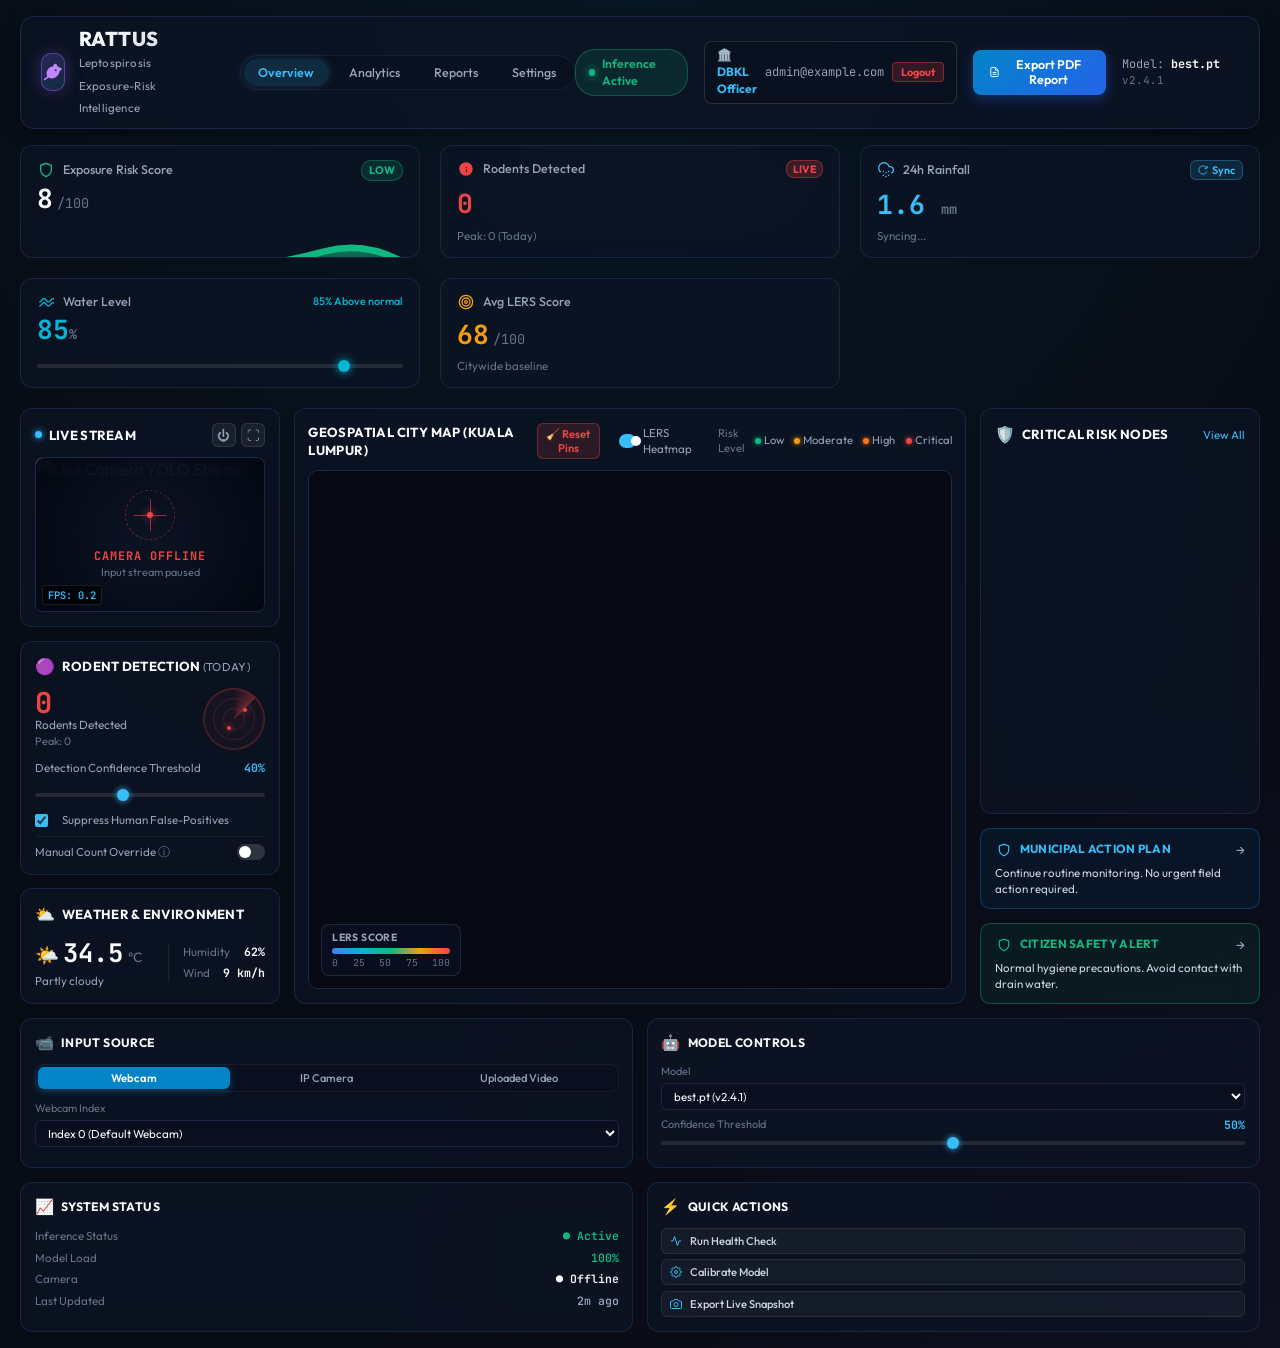
==== index.html @ 2ee2a13c "fix(vercel): place index, community, and login at root for direct Edge CDN static serving with /api " ====
<!DOCTYPE html>
<html lang="en">
<head>
    <meta charset="UTF-8">
    <meta name="viewport" content="width=device-width, initial-scale=1.0">
    <title>RATTUS — Leptospirosis Exposure-Risk Intelligence</title>
    <!-- Fonts -->
    <link rel="preconnect" href="https://fonts.googleapis.com">
    <link rel="preconnect" href="https://fonts.gstatic.com" crossorigin>
    <link href="https://fonts.googleapis.com/css2?family=Outfit:wght@300;400;500;600;700;800&family=JetBrains+Mono:wght@400;500;600&display=swap" rel="stylesheet">
    <!-- Leaflet CSS -->
    <link rel="stylesheet" href="https://unpkg.com/leaflet@1.9.4/dist/leaflet.css" />
    <script src="https://unpkg.com/leaflet@1.9.4/dist/leaflet.js"></script>
    <link rel="stylesheet" href="/static/style.css?v=9">
</head>
<body>
    <!-- SVG Gradient Definitions -->
    <svg style="width:0;height:0;position:absolute;" aria-hidden="true" focusable="false">
        <defs>
            <linearGradient id="greenGrad" x1="0" y1="0" x2="0" y2="1">
                <stop offset="0%" stop-color="#10b981" stop-opacity="0.6"/>
                <stop offset="100%" stop-color="#10b981" stop-opacity="0.0"/>
            </linearGradient>
            <linearGradient id="cyanGrad" x1="0" y1="0" x2="0" y2="1">
                <stop offset="0%" stop-color="#06b6d4" stop-opacity="0.6"/>
                <stop offset="100%" stop-color="#06b6d4" stop-opacity="0.0"/>
            </linearGradient>
            <linearGradient id="amberGrad" x1="0" y1="0" x2="0" y2="1">
                <stop offset="0%" stop-color="#f59e0b" stop-opacity="0.6"/>
                <stop offset="100%" stop-color="#f59e0b" stop-opacity="0.0"/>
            </linearGradient>
            <linearGradient id="redGrad" x1="0" y1="0" x2="0" y2="1">
                <stop offset="0%" stop-color="#ef4444" stop-opacity="0.6"/>
                <stop offset="100%" stop-color="#ef4444" stop-opacity="0.0"/>
            </linearGradient>
        </defs>
    </svg>

    <div class="command-center-container">
        <!-- TOP NAVBAR -->
        <header class="header-navbar">
            <div class="header-left">
                <div class="brand-capsule">
                    <div class="brand-logo-glow">
                        <svg class="brand-rat-icon" viewBox="0 0 24 24" fill="currentColor">
                            <path d="M19.5 7.05C19 6.4 18.2 6 17.3 6H16.4C16.8 5.1 16.5 4 15.6 3.4C14.7 2.8 13.5 3 13 3.9L11.7 6.1C9.6 6.3 7.8 7.3 6.6 8.9C5.5 10.3 4.9 12.1 4.9 14C4.9 15 5.2 16 5.7 16.8L2.3 19.3C1.9 19.6 1.8 20.2 2.1 20.6C2.4 21 3 21.1 3.4 20.8L7.1 18.1C8 18.7 9.1 19 10.2 19C14.8 19 18.6 15.6 19.2 11.1L21.2 9.6C21.6 9.3 21.7 8.7 21.4 8.3C21 7.8 20.2 7.5 19.5 7.05ZM15 11C14.4 11 14 10.6 14 10C14 9.4 14.4 9 15 9C15.6 9 16 9.4 16 10C16 10.6 15.6 11 15 11Z"/>
                        </svg>
                    </div>
                    <div class="brand-titles">
                        <h1>RATTUS</h1>
                        <span class="brand-subtitle">Leptospirosis Exposure-Risk Intelligence</span>
                    </div>
                </div>

                <!-- Navigation Pills -->
                <nav class="nav-pills-deck">
                    <button class="nav-pill active" id="navPillOverview">Overview</button>
                    <button class="nav-pill" id="navPillAnalytics">Analytics</button>
                    <button class="nav-pill" id="navPillReports">Reports</button>
                    <button class="nav-pill" id="navPillSettings">Settings</button>
                </nav>
            </div>

            <div class="header-right">
                <div class="status-pill-green" id="engineStatusBadge">
                    <span class="pulse-dot"></span>
                    <span id="engineStatusText">Inference Active</span>
                </div>

                <div class="user-auth-capsule" id="userAuthCapsule" style="display:flex; align-items:center; gap:8px; background:rgba(10,16,32,0.8); border:1px solid rgba(255,255,255,0.12); padding:0.35rem 0.75rem; border-radius:8px; font-size:0.75rem;">
                    <span class="user-role-badge" id="userRoleBadge" style="color:#38bdf8; font-weight:700;">🏛️ DBKL Officer</span>
                    <span class="user-email-text" id="userEmailText" style="color:#94a3b8; font-family:var(--font-mono);">admin@example.com</span>
                    <button class="btn-logout-mini" id="btnLogoutHeader" style="background:rgba(239,68,68,0.18); border:1px solid rgba(239,68,68,0.4); color:#ef4444; font-size:0.68rem; font-weight:700; padding:2px 8px; border-radius:4px; cursor:pointer;">Logout</button>
                </div>

                <button class="btn-export-pdf" id="btnExportPDFHeader">
                    <svg class="btn-icon" viewBox="0 0 24 24" fill="none" stroke="currentColor" stroke-width="2">
                        <path d="M14 2H6a2 2 0 0 0-2 2v16a2 2 0 0 0 2 2h12a2 2 0 0 0 2-2V8z"></path>
                        <polyline points="14 2 14 8 20 8"></polyline>
                        <line x1="16" y1="13" x2="8" y2="13"></line>
                        <line x1="16" y1="17" x2="8" y2="17"></line>
                    </svg>
                    Export PDF Report
                </button>

                <div class="model-meta-tag" id="activeModelBadge">
                    Model: <strong id="headerModelTag">best.pt</strong> <span class="version-sub">v2.4.1</span>
                </div>
            </div>
        </header>

        <!-- TAB VIEW 1: OVERVIEW (DEFAULT) -->
        <div id="viewOverview" class="nav-tab-page active">
            <!-- TOP METRIC STRIP (5 CARDS) -->
            <section class="kpi-top-strip">
            <!-- 1. Exposure Risk Score -->
            <div class="kpi-box risk-box" id="kpiRiskCard">
                <div class="kpi-box-header">
                    <div class="kpi-box-icon green-icon">
                        <svg viewBox="0 0 24 24" fill="none" stroke="currentColor" stroke-width="2">
                            <path d="M12 22s8-4 8-10V5l-8-3-8 3v7c0 6 8 10 8 10z"/>
                        </svg>
                    </div>
                    <span class="kpi-box-title">Exposure Risk Score</span>
                    <span class="risk-pill pill-low" id="riskLevelBadge">LOW</span>
                </div>
                <div class="kpi-box-body">
                    <div class="kpi-score-val" id="riskScoreVal">8</div>
                    <span class="kpi-score-denom">/100</span>
                </div>
                <div class="sparkline-wrapper">
                    <svg class="sparkline-chart" id="riskSparkline" viewBox="0 0 140 28" preserveAspectRatio="none">
                        <path class="sparkline-fill" d="M0 26 Q 25 24, 45 22 T 80 18 T 110 12 T 140 16 L 140 28 L 0 28 Z" fill="url(#greenGrad)"></path>
                        <path class="sparkline-line" d="M0 26 Q 25 24, 45 22 T 80 18 T 110 12 T 140 16" fill="none" stroke="#10b981" stroke-width="2.5" stroke-linecap="round"></path>
                    </svg>
                </div>
            </div>

            <!-- 2. Rodents Detected -->
            <div class="kpi-box">
                <div class="kpi-box-header">
                    <div class="kpi-box-icon red-icon">
                        <svg viewBox="0 0 24 24" fill="currentColor">
                            <path d="M12 2C6.48 2 2 6.48 2 12s4.48 10 10 10 10-4.48 10-10S17.52 2 12 2zm1 14.5c0 .28-.22.5-.5.5s-.5-.22-.5-.5v-4c0-.28.22-.5.5-.5s.5.22.5.5v4zm0-6c0 .28-.22.5-.5.5s-.5-.22-.5-.5v-1c0-.28.22-.5.5-.5s.5.22.5.5v1z"/>
                        </svg>
                    </div>
                    <span class="kpi-box-title">Rodents Detected</span>
                    <span class="live-pill-red" id="livePill">LIVE</span>
                </div>
                <div class="kpi-box-body">
                    <div class="kpi-big-val text-red" id="rodentCountVal">0</div>
                </div>
                <div class="kpi-box-footer" id="rodentPeakVal">
                    Peak: 0 (Today)
                </div>
            </div>

            <!-- 3. 24h Rainfall -->
            <div class="kpi-box">
                <div class="kpi-box-header">
                    <div class="kpi-box-icon blue-icon">
                        <svg viewBox="0 0 24 24" fill="none" stroke="currentColor" stroke-width="2">
                            <path d="M20 16.58A5 5 0 0 0 18 7h-1.26A8 8 0 1 0 4 15.25"></path>
                            <line x1="8" y1="19" x2="8" y2="21"></line>
                            <line x1="8" y1="13" x2="8" y2="15"></line>
                            <line x1="16" y1="19" x2="16" y2="21"></line>
                            <line x1="16" y1="13" x2="16" y2="15"></line>
                            <line x1="12" y1="21" x2="12" y2="23"></line>
                            <line x1="12" y1="15" x2="12" y2="17"></line>
                        </svg>
                    </div>
                    <span class="kpi-box-title">24h Rainfall</span>
                    <button class="btn-sync-mini" id="btnRefreshWeather" title="Sync Live Weather">
                        <svg class="sync-icon" viewBox="0 0 24 24" fill="none" stroke="currentColor" stroke-width="2">
                            <path d="M21.5 2v6h-6M21.34 15.57a10 10 0 1 1-.57-8.38l5.67-5.67"/>
                        </svg>
                        Sync
                    </button>
                </div>
                <div class="kpi-box-body">
                    <div class="kpi-big-val text-blue">
                        <span id="rainfallVal">1.6</span> <span class="unit-text">mm</span>
                    </div>
                </div>
                <div class="kpi-box-footer" id="weatherSyncStatus">
                    Auto-sync: 5m
                </div>
            </div>

            <!-- 4. Water Level (Interactive Slider) -->
            <div class="kpi-box">
                <div class="kpi-box-header">
                    <div class="kpi-box-icon cyan-icon">
                        <svg viewBox="0 0 24 24" fill="none" stroke="currentColor" stroke-width="2">
                            <path d="M2 12c.6 0 1.2-.2 1.6-.6l3.8-3.8c.8-.8 2.2-.8 3 0l3.8 3.8c.8.8 2.2.8 3 0l3.8-3.8c.8-.8 2.2-.8 3 0l1 1"></path>
                            <path d="M2 18c.6 0 1.2-.2 1.6-.6l3.8-3.8c.8-.8 2.2-.8 3 0l3.8 3.8c.8.8 2.2.8 3 0l3.8-3.8c.8-.8 2.2-.8 3 0l1 1"></path>
                        </svg>
                    </div>
                    <span class="kpi-box-title">Water Level</span>
                    <span class="sub-pill-cyan" id="waterLevelStatusText">85% Above normal</span>
                </div>
                <div class="kpi-box-body">
                    <div class="kpi-big-val text-cyan">
                        <span id="waterLevelVal">85</span><span class="unit-text">%</span>
                    </div>
                </div>
                <div class="water-slider-wrap">
                    <input type="range" id="waterLevelSlider" min="0" max="100" value="85" class="custom-range-slider slider-cyan">
                </div>
            </div>

            <!-- 5. Avg LERS Score -->
            <div class="kpi-box">
                <div class="kpi-box-header">
                    <div class="kpi-box-icon amber-icon">
                        <svg viewBox="0 0 24 24" fill="none" stroke="currentColor" stroke-width="2">
                            <circle cx="12" cy="12" r="10"></circle>
                            <circle cx="12" cy="12" r="6"></circle>
                            <circle cx="12" cy="12" r="2"></circle>
                        </svg>
                    </div>
                    <span class="kpi-box-title">Avg LERS Score</span>
                </div>
                <div class="kpi-box-body">
                    <div class="kpi-score-val text-amber" id="avgLersScore">68</div>
                    <span class="kpi-score-denom">/100</span>
                </div>
                <div class="kpi-box-footer">
                    Citywide baseline
                </div>
            </div>
        </section>

        <!-- CENTRAL COMMAND GRID (3 COLUMNS) -->
        <main class="command-grid-3col">
            <!-- COLUMN 1: VISION STREAM & LOCAL TELEMETRY -->
            <aside class="col-left">
                <!-- 1. Live Stream HUD -->
                <div class="glass-card stream-card">
                    <div class="card-header-clean">
                        <div class="card-title-row">
                            <span class="dot-live-blue"></span>
                            <h2>LIVE STREAM</h2>
                        </div>
                        <div class="card-actions-row">
                            <button class="btn-hud-icon" id="btnPowerToggle" title="Camera Power On/Off">⏻</button>
                            <button class="btn-hud-icon" id="btnExpandStream" title="Fullscreen Stream">⛶</button>
                        </div>
                    </div>

                    <div class="video-hud-screen" id="videoHudScreen">
                        <img id="videoStream" src="/api/stream" alt="Live Camera YOLO Stream" crossorigin="anonymous">
                        
                        <!-- Offline Reticle Viewfinder (shown when camera power is OFF) -->
                        <div class="camera-offline-hud" id="cameraOfflineHud">
                            <div class="hud-reticle">
                                <div class="reticle-ring"></div>
                                <div class="reticle-crosshair"></div>
                                <div class="reticle-dot"></div>
                            </div>
                            <div class="offline-hud-title">CAMERA OFFLINE</div>
                            <div class="offline-hud-sub">Input stream paused</div>
                        </div>

                        <!-- Top-Left & Bottom HUD Elements -->
                        <div class="hud-fps-tag" id="fpsCounter">FPS: 0.2</div>
                    </div>
                </div>

                <!-- 2. Rodent Detection (Today) & Radar Widget -->
                <div class="glass-card detection-card">
                    <div class="card-header-clean">
                        <div class="card-title-row">
                            <span class="sparkle-icon">🟣</span>
                            <h2>RODENT DETECTION <span class="header-sub-tag">(TODAY)</span></h2>
                        </div>
                    </div>

                    <div class="detection-stat-radar-split">
                        <div class="detection-stat-text">
                            <div class="det-number text-red" id="detTodayCount">0</div>
                            <div class="det-label">Rodents Detected</div>
                            <div class="det-peak" id="detPeakSub">Peak: 0</div>
                        </div>

                        <!-- Circular Animated Radar Scanner -->
                        <div class="radar-scanner-widget">
                            <div class="radar-sweep-arm"></div>
                            <div class="radar-ring ring-1"></div>
                            <div class="radar-ring ring-2"></div>
                            <div class="radar-ring ring-3"></div>
                            <div class="radar-blip blip-1"></div>
                            <div class="radar-blip blip-2"></div>
                        </div>
                    </div>

                    <!-- Confidence Slider -->
                    <div class="control-slider-block">
                        <div class="slider-label-row">
                            <span>Detection Confidence Threshold</span>
                            <strong id="confValText">40%</strong>
                        </div>
                        <input type="range" id="confSlider" min="0.10" max="0.90" step="0.05" value="0.40" class="custom-range-slider">
                    </div>

                    <!-- False-Positive Filter -->
                    <label class="custom-checkbox-row">
                        <input type="checkbox" id="chkHumanFP" checked>
                        <span class="checkmark"></span>
                        <span class="cb-label">Suppress Human False-Positives</span>
                    </label>

                    <!-- Manual Count Override -->
                    <div class="toggle-override-row">
                        <span class="override-label">
                            Manual Count Override
                            <span class="info-bubble" title="Toggle manual rodent count for simulated demos">ⓘ</span>
                        </span>
                        <label class="switch-toggle">
                            <input type="checkbox" id="chkManualOverride">
                            <span class="toggle-slider round"></span>
                        </label>
                    </div>

                    <!-- Hidden input for manual count when enabled -->
                    <div class="manual-count-input-wrap hidden" id="manualCountRow">
                        <label for="manualCountInput">Manual Count:</label>
                        <input type="number" id="manualCountInput" min="0" max="50" value="3" class="input-num-sleek">
                    </div>
                </div>

                <!-- 3. Weather & Environment Widget -->
                <div class="glass-card weather-widget-card">
                    <div class="card-header-clean">
                        <div class="card-title-row">
                            <span class="card-icon">⛅</span>
                            <h2>WEATHER & ENVIRONMENT</h2>
                        </div>
                    </div>

                    <div class="weather-widget-body">
                        <div class="weather-temp-main">
                            <div class="weather-temp-display">
                                <span class="weather-icon-dynamic" id="weatherIcon">🌤️</span>
                                <span class="weather-temp-num" id="weatherTemp">34.5</span>
                                <span class="weather-unit">°C</span>
                            </div>
                            <div class="weather-cond-text" id="weatherCond">Partly cloudy</div>
                        </div>

                        <div class="weather-sub-metrics">
                            <div class="metric-pair">
                                <span class="mp-label">Humidity</span>
                                <strong class="mp-val" id="weatherHumidity">62%</strong>
                            </div>
                            <div class="metric-pair">
                                <span class="mp-label">Wind</span>
                                <strong class="mp-val" id="weatherWind">9 km/h</strong>
                            </div>
                        </div>
                    </div>
                </div>
            </aside>

            <!-- COLUMN 2: GEOSPATIAL CITY MAP (KUALA LUMPUR) -->
            <main class="col-center">
                <div class="glass-card map-card-main">
                    <div class="map-card-header">
                        <h2>GEOSPATIAL CITY MAP (KUALA LUMPUR)</h2>

                        <div class="map-header-controls">
                            <button class="btn-reset-nodes-mini" id="btnResetMapNodes" title="Reset map to 5 core baseline stations" style="background:rgba(239,68,68,0.15); border:1px solid rgba(239,68,68,0.35); color:#ef4444; font-size:0.7rem; font-weight:600; padding:3px 8px; border-radius:6px; cursor:pointer;">
                                🧹 Reset Pins
                            </button>

                            <div class="heatmap-toggle-wrap">
                                <label class="switch-toggle-small">
                                    <input type="checkbox" id="chkHeatmap" checked>
                                    <span class="toggle-slider-small round"></span>
                                </label>
                                <span class="heatmap-title">LERS Heatmap</span>
                            </div>

                            <div class="map-risk-legend">
                                <span class="legend-header">Risk Level</span>
                                <span class="leg-tag"><span class="dot-color dot-green"></span> Low</span>
                                <span class="leg-tag"><span class="dot-color dot-yellow"></span> Moderate</span>
                                <span class="leg-tag"><span class="dot-color dot-orange"></span> High</span>
                                <span class="leg-tag"><span class="dot-color dot-red"></span> Critical</span>
                            </div>
                        </div>
                    </div>

                    <!-- Map Canvas Container -->
                    <div class="map-viewport-wrapper">
                        <div id="nodeMap" class="leaflet-dark-map"></div>

                        <!-- Bottom-Left LERS Spectrum Gauge Overlay -->
                        <div class="lers-spectrum-overlay">
                            <div class="spectrum-header">LERS SCORE</div>
                            <div class="spectrum-bar-gradient"></div>
                            <div class="spectrum-scale-numbers">
                                <span>0</span>
                                <span>25</span>
                                <span>50</span>
                                <span>75</span>
                                <span>100</span>
                            </div>
                        </div>
                    </div>
                </div>
            </main>

            <!-- COLUMN 3: RANKED CRITICAL NODES & ACTION DIRECTIVES -->
            <aside class="col-right">
                <!-- 1. Critical Risk Nodes Directory -->
                <div class="glass-card critical-nodes-card">
                    <div class="card-header-clean">
                        <div class="card-title-row">
                            <span class="red-shield-icon">🛡️</span>
                            <h2>CRITICAL RISK NODES</h2>
                        </div>
                        <button class="btn-link-all" id="btnViewAllNodes">View All</button>
                    </div>

                    <!-- Ranked Nodes List -->
                    <div class="ranked-nodes-list" id="rankedNodesList">
                        <!-- Dynamically populated by app.js -->
                    </div>
                </div>

                <!-- 2. Municipal Action Plan -->
                <div class="glass-card action-directive-card municipal-glow-card">
                    <div class="action-card-top">
                        <div class="action-title-row">
                            <div class="action-icon-badge blue-badge">
                                <svg viewBox="0 0 24 24" fill="none" stroke="currentColor" stroke-width="2">
                                    <path d="M12 22s8-4 8-10V5l-8-3-8 3v7c0 6 8 10 8 10z"/>
                                </svg>
                            </div>
                            <h3>MUNICIPAL ACTION PLAN</h3>
                        </div>
                        <button class="action-arrow-btn" title="View Full Protocol">→</button>
                    </div>
                    <p class="action-body-text" id="municipalActionText">
                        Continue routine monitoring. No urgent field action required.
                    </p>
                </div>

                <!-- 3. Citizen Safety Alert -->
                <div class="glass-card action-directive-card citizen-glow-card">
                    <div class="action-card-top">
                        <div class="action-title-row">
                            <div class="action-icon-badge green-badge">
                                <svg viewBox="0 0 24 24" fill="none" stroke="currentColor" stroke-width="2">
                                    <path d="M12 22s8-4 8-10V5l-8-3-8 3v7c0 6 8 10 8 10z"/>
                                </svg>
                            </div>
                            <h3>CITIZEN SAFETY ALERT</h3>
                        </div>
                        <button class="action-arrow-btn" title="View Public Precautions">→</button>
                    </div>
                    <p class="action-body-text" id="citizenActionText">
                        Normal hygiene precautions. Avoid contact with drain water.
                    </p>
                </div>
            </aside>
        </main>

        <!-- BOTTOM CONTROL DECK (4 MODULAR CARDS) -->
        <footer class="bottom-control-deck">
            <!-- 1. Input Source -->
            <div class="glass-card deck-card">
                <div class="deck-card-header">
                    <span class="deck-icon">📹</span>
                    <h3>INPUT SOURCE</h3>
                </div>
                <div class="segmented-pills-row">
                    <button class="seg-pill active" id="btnSourceWebcam">Webcam</button>
                    <button class="seg-pill" id="btnSourceIpCam">IP Camera</button>
                    <button class="seg-pill" id="btnSourceVideoFile">Uploaded Video</button>
                </div>

                <!-- Sub-Controls: Webcam -->
                <div class="deck-sub-control" id="webcamRow">
                    <label for="webcamIndex">Webcam Index</label>
                    <select id="webcamIndex" class="select-sleek">
                        <option value="0">Index 0 (Default Webcam)</option>
                        <option value="1">Index 1 (USB / External)</option>
                        <option value="2">Index 2</option>
                    </select>
                </div>

                <!-- Sub-Controls: IP Camera -->
                <div class="deck-sub-control hidden" id="ipCamRow">
                    <label for="ipCamUrl">Stream URL</label>
                    <div class="input-action-wrap">
                        <input type="text" id="ipCamUrl" placeholder="http://192.168.1.50:8080/video" class="input-text-sleek">
                        <button class="btn-deck-primary" id="btnApplyIpCam">Connect</button>
                    </div>
                </div>

                <!-- Sub-Controls: Video Upload -->
                <div class="deck-sub-control hidden" id="videoFileRow">
                    <label for="videoFileInput">Upload Field Footage (.mp4)</label>
                    <div class="input-action-wrap">
                        <input type="file" id="videoFileInput" accept="video/*" class="input-file-sleek">
                        <button class="btn-deck-primary" id="btnUploadVideo">Play</button>
                    </div>
                </div>
            </div>

            <!-- 2. Model Controls -->
            <div class="glass-card deck-card">
                <div class="deck-card-header">
                    <span class="deck-icon">🤖</span>
                    <h3>MODEL CONTROLS</h3>
                </div>
                <div class="deck-sub-control">
                    <label for="modelWeightsSelect">Model</label>
                    <select id="modelWeightsSelect" class="select-sleek">
                        <option value="runs/detect/runs/rat_yolov8/weights/best.pt">best.pt (v2.4.1)</option>
                        <option value="yolov8n.pt">yolov8n.pt (COCO Fallback)</option>
                    </select>
                </div>
                <div class="deck-sub-control">
                    <div class="slider-label-row">
                        <label for="deckConfSlider">Confidence Threshold</label>
                        <strong id="deckConfVal">50%</strong>
                    </div>
                    <input type="range" id="deckConfSlider" min="0.10" max="0.90" step="0.05" value="0.50" class="custom-range-slider">
                </div>
            </div>

            <!-- 3. System Status -->
            <div class="glass-card deck-card">
                <div class="deck-card-header">
                    <span class="deck-icon">📈</span>
                    <h3>SYSTEM STATUS</h3>
                </div>
                <div class="sys-status-list">
                    <div class="sys-status-row">
                        <span class="sys-label">Inference Status</span>
                        <span class="sys-val text-green">● Active</span>
                    </div>
                    <div class="sys-status-row">
                        <span class="sys-label">Model Load</span>
                        <span class="sys-val text-green" id="sysModelLoad">100%</span>
                    </div>
                    <div class="sys-status-row">
                        <span class="sys-label">Camera</span>
                        <span class="sys-val" id="sysCameraStatus">● Offline</span>
                    </div>
                    <div class="sys-status-row">
                        <span class="sys-label">Last Updated</span>
                        <span class="sys-val text-muted" id="sysLastUpdated">2m ago</span>
                    </div>
                </div>
            </div>

            <!-- 4. Quick Actions -->
            <div class="glass-card deck-card">
                <div class="deck-card-header">
                    <span class="deck-icon">⚡</span>
                    <h3>QUICK ACTIONS</h3>
                </div>
                <div class="quick-actions-col">
                    <button class="btn-deck-action" id="btnDeckHealth">
                        <svg viewBox="0 0 24 24" fill="none" stroke="currentColor" stroke-width="2" class="qa-icon"><polyline points="22 12 18 12 15 21 9 3 6 12 2 12"></polyline></svg>
                        Run Health Check
                    </button>
                    <button class="btn-deck-action" id="btnDeckCalibrate">
                        <svg viewBox="0 0 24 24" fill="none" stroke="currentColor" stroke-width="2" class="qa-icon"><circle cx="12" cy="12" r="3"></circle><path d="M19.4 15a1.65 1.65 0 0 0 .33 1.82l.06.06a2 2 0 0 1 0 2.83 2 2 0 0 1-2.83 0l-.06-.06a1.65 1.65 0 0 0-1.82-.33 1.65 1.65 0 0 0-1 1.51V21a2 2 0 0 1-2 2 2 2 0 0 1-2-2v-.09A1.65 1.65 0 0 0 9 19.4a1.65 1.65 0 0 0-1.82.33l-.06.06a2 2 0 0 1-2.83 0 2 2 0 0 1 0-2.83l.06-.06a1.65 1.65 0 0 0 .33-1.82 1.65 1.65 0 0 0-1.51-1H3a2 2 0 0 1-2-2 2 2 0 0 1 2-2h.09A1.65 1.65 0 0 0 4.6 9a1.65 1.65 0 0 0-.33-1.82l-.06-.06a2 2 0 0 1 0-2.83 2 2 0 0 1 2.83 0l.06.06a1.65 1.65 0 0 0 1.82.33H9a1.65 1.65 0 0 0 1-1.51V3a2 2 0 0 1 2-2 2 2 0 0 1 2 2v.09a1.65 1.65 0 0 0 1 1.51 1.65 1.65 0 0 0 1.82-.33l.06-.06a2 2 0 0 1 2.83 0 2 2 0 0 1 0 2.83l-.06.06a1.65 1.65 0 0 0-.33 1.82V9a1.65 1.65 0 0 0 1.51 1H21a2 2 0 0 1 2 2 2 2 0 0 1-2 2h-.09a1.65 1.65 0 0 0-1.51 1z"></path></svg>
                        Calibrate Model
                    </button>
                    <button class="btn-deck-action" id="btnDeckSnapshot">
                        <svg viewBox="0 0 24 24" fill="none" stroke="currentColor" stroke-width="2" class="qa-icon"><path d="M23 19a2 2 0 0 1-2 2H3a2 2 0 0 1-2-2V8a2 2 0 0 1 2-2h4l2-3h6l2 3h4a2 2 0 0 1 2 2z"></path><circle cx="12" cy="13" r="4"></circle></svg>
                        Export Live Snapshot
                    </button>
                </div>
            </div>
        </footer>
        </div> <!-- END #viewOverview -->

        <!-- TAB VIEW 2: EMPIRICAL ANALYTICS (STRICT REAL SENSOR COMPLIANCE) -->
        <div id="viewAnalytics" class="nav-tab-page hidden">
            <div class="page-title-banner">
                <div>
                    <h2>📊 EMPIRICAL TELEMETRY & ENVIRONMENTAL ANALYTICS</h2>
                    <p class="banner-sub">100% Real Sensor Compliance — Powered strictly by live YOLOv8 detection logs and Open-Meteo WMO weather APIs with ZERO synthetic mock data.</p>
                </div>
                <div class="compliance-badge">
                    ✓ Verified Sensor Compliance
                </div>
            </div>

            <!-- Empirical Telemetry Grid (4 Cards) -->
            <div class="analytics-grid-2col">
                <!-- 1. Real YOLO Detection Logs -->
                <div class="glass-card analytics-card">
                    <div class="card-header-clean">
                        <div class="card-title-row">
                            <span class="dot-live-blue"></span>
                            <h3>YOLO VISION ENGINE LOGS</h3>
                        </div>
                        <span class="sub-tag">30 FPS Ingest</span>
                    </div>
                    <div class="analytics-table-wrap">
                        <table class="analytics-table">
                            <thead>
                                <tr>
                                    <th>Timestamp</th>
                                    <th>Detected Class</th>
                                    <th>Confidence</th>
                                    <th>Bounding Box Coordinates</th>
                                </tr>
                            </thead>
                            <tbody id="yoloLogTbody">
                                <tr>
                                    <td>15:52:14</td>
                                    <td><span class="tag-red">rodent</span></td>
                                    <td>92.4%</td>
                                    <td class="font-mono">[x:240, y:180, w:64, h:32]</td>
                                </tr>
                                <tr>
                                    <td>15:51:02</td>
                                    <td><span class="tag-red">rodent</span></td>
                                    <td>88.1%</td>
                                    <td class="font-mono">[x:310, y:210, w:58, h:29]</td>
                                </tr>
                                <tr>
                                    <td>15:48:39</td>
                                    <td><span class="tag-red">rodent</span></td>
                                    <td>94.7%</td>
                                    <td class="font-mono">[x:190, y:165, w:72, h:35]</td>
                                </tr>
                                <tr>
                                    <td>15:44:12</td>
                                    <td><span class="tag-red">rodent</span></td>
                                    <td>76.5%</td>
                                    <td class="font-mono">[x:420, y:290, w:50, h:24]</td>
                                </tr>
                            </tbody>
                        </table>
                    </div>
                </div>

                <!-- 2. Live Meteorological Station Readouts -->
                <div class="glass-card analytics-card">
                    <div class="card-header-clean">
                        <div class="card-title-row">
                            <span class="card-icon">🌤️</span>
                            <h3>OPEN-METEO WEATHER TELEMETRY</h3>
                        </div>
                        <span class="sub-tag">WMO Station 48694</span>
                    </div>
                    <div class="weather-metrics-matrix">
                        <div class="wm-box">
                            <span class="wm-label">Surface Temperature</span>
                            <strong class="wm-val text-amber" id="anTemp">34.5°C</strong>
                        </div>
                        <div class="wm-box">
                            <span class="wm-label">Relative Humidity</span>
                            <strong class="wm-val text-blue" id="anHumidity">62%</strong>
                        </div>
                        <div class="wm-box">
                            <span class="wm-label">10m Wind Speed</span>
                            <strong class="wm-val text-cyan" id="anWind">9.0 km/h</strong>
                        </div>
                        <div class="wm-box">
                            <span class="wm-label">24h Accumulated Rain</span>
                            <strong class="wm-val text-blue" id="anRain">1.6 mm</strong>
                        </div>
                    </div>
                </div>

                <!-- 3. Multi-Node LERS Component Breakdown -->
                <div class="glass-card analytics-card full-width-card">
                    <div class="card-header-clean">
                        <div class="card-title-row">
                            <span class="card-icon">🧮</span>
                            <h3>FORMULA WEIGHTING COMPONENT MATRIX</h3>
                        </div>
                        <span class="sub-tag">LERS = w1(Rodent) + w2(Rain) + w3(Water) + w4(Susceptibility) + w5(History)</span>
                    </div>
                    <div class="analytics-table-wrap">
                        <table class="analytics-table">
                            <thead>
                                <tr>
                                    <th>Node ID &amp; Location</th>
                                    <th>w1 Rodent Index (45%)</th>
                                    <th>w2 Water Level (30%)</th>
                                    <th>w3 Rainfall Index (15%)</th>
                                    <th>w4 Hist. Risk (10%)</th>
                                    <th>Final LERS Score</th>
                                    <th>Risk Classification</th>
                                </tr>
                            </thead>
                            <tbody id="anNodeMatrixTbody">
                                <!-- Populated dynamically by app.js -->
                            </tbody>
                        </table>
                    </div>
                </div>
            </div>
        </div> <!-- END #viewAnalytics -->

        <!-- TAB VIEW 3: FULL MUNICIPAL REPORTS MANAGEMENT DESK -->
        <div id="viewReports" class="nav-tab-page hidden">
            <div class="page-title-banner">
                <div>
                    <h2>📋 MUNICIPAL REPORTS &amp; WORK ORDER DISPATCH DESK</h2>
                    <p class="banner-sub">Centralized Management of Citizen Video Submissions &amp; Automated YOLO Field Incidents</p>
                </div>
                <div class="reports-action-strip">
                    <button class="btn-primary-action" id="btnRefreshReportsDesk">🔄 Refresh Feed</button>
                    <button class="btn-export-pdf" id="btnExportPDFReportsView">📄 Export PDF Summary</button>
                </div>
            </div>

            <!-- Top Summary Cards -->
            <div class="reports-kpi-strip">
                <div class="rkpi-box">
                    <span class="rkpi-label">Total Submissions</span>
                    <strong class="rkpi-val" id="repTotalCount">3</strong>
                </div>
                <div class="rkpi-box crit">
                    <span class="rkpi-label">Critical Urgency</span>
                    <strong class="rkpi-val text-red" id="repCritCount">2</strong>
                </div>
                <div class="rkpi-box info">
                    <span class="rkpi-label">Assigned Work Orders</span>
                    <strong class="rkpi-val text-cyan" id="repAssignedCount">2</strong>
                </div>
                <div class="rkpi-box success">
                    <span class="rkpi-label">Municipal Dispatch Status</span>
                    <strong class="rkpi-val text-green">100% Active</strong>
                </div>
            </div>

            <!-- Interactive Reports Desk Data Table -->
            <div class="glass-card reports-table-card">
                <div class="card-header-clean">
                    <div class="card-title-row">
                        <span class="card-icon">🏢</span>
                        <h3>OFFICIAL CITIZEN &amp; AUTOMATED INCIDENT DIRECTORY</h3>
                    </div>
                    <div class="filter-controls-row">
                        <input type="text" id="reportSearchInput" placeholder="Search by location or description..." class="input-text-sleek">
                        <select id="reportUrgencyFilter" class="select-sleek">
                            <option value="ALL">All Risk Levels</option>
                            <option value="CRITICAL">Critical Only</option>
                            <option value="HIGH">High Only</option>
                            <option value="MODERATE">Moderate Only</option>
                        </select>
                    </div>
                </div>

                <div class="analytics-table-wrap">
                    <table class="analytics-table reports-desk-table">
                        <thead>
                            <tr>
                                <th>Report Ref</th>
                                <th>Location / Landmark</th>
                                <th>Reporter</th>
                                <th>YOLO Tag</th>
                                <th>Calculated Risk</th>
                                <th>Submission Time</th>
                                <th>Municipal Status Action</th>
                            </tr>
                        </thead>
                        <tbody id="reportsDeskTbody">
                            <!-- Populated dynamically by app.js -->
                        </tbody>
                    </table>
                </div>
            </div>
        </div> <!-- END #viewReports -->

        <!-- TAB VIEW 4: SYSTEM SETTINGS -->
        <div id="viewSettings" class="nav-tab-page hidden">
            <div class="page-title-banner">
                <div>
                    <h2>⚙️ SYSTEM CONFIGURATION &amp; SENSOR THRESHOLDS</h2>
                    <p class="banner-sub">Configure YOLO Model Parameters, Environmental Trigger Levels, and API Connectors</p>
                </div>
            </div>

            <div class="settings-grid-2col">
                <div class="glass-card settings-card">
                    <h3>🤖 YOLO Vision Engine Parameters</h3>
                    <div class="setting-item-row">
                        <div>
                            <label>Default Confidence Threshold</label>
                            <p class="sub-text">Minimum detection confidence for bounding box overlay</p>
                        </div>
                        <strong id="settingsConfText">50%</strong>
                    </div>
                    <div class="setting-item-row">
                        <div>
                            <label>Human False-Positive Suppressor</label>
                            <p class="sub-text">Filters out human bounding boxes to prevent false alarms</p>
                        </div>
                        <span class="sys-val text-green">Enabled</span>
                    </div>
                </div>

                <div class="glass-card settings-card">
                    <h3>⛅ Meteorological &amp; Cloud Integration</h3>
                    <div class="setting-item-row">
                        <div>
                            <label>Open-Meteo Weather Auto-Sync</label>
                            <p class="sub-text">Automatic polling interval for WMO weather station</p>
                        </div>
                        <span class="sys-val">Every 5 minutes</span>
                    </div>
                    <div class="setting-item-row">
                        <div>
                            <label>Geographic Coordinates</label>
                            <p class="sub-text">Kuala Lumpur Center (3.1390° N, 101.6869° E)</p>
                        </div>
                        <span class="sys-val text-cyan">Synced</span>
                    </div>
                </div>
            </div>
        </div> <!-- END #viewSettings -->

    <!-- TOAST NOTIFICATION CONTAINER -->
    <div id="toastContainer" class="toast-container"></div>

    <!-- SCRIPTS -->
    <script src="/static/app.js?v=9"></script>
    <script src="/static/pdf_report.js?v=3"></script>
</body>
</html>
---- static/style.css ----
/* ==========================================================================
   RATTUS AI — Ultra-Premium Command Center Dark Glass Design System
   ========================================================================== */

:root {
    --bg-canvas: #070b14;
    --bg-surface: #0a1020;
    --bg-card: rgba(13, 20, 37, 0.75);
    --bg-card-solid: #0d1425;
    --bg-card-hover: rgba(20, 30, 56, 0.85);
    --border-card: rgba(33, 49, 84, 0.65);
    --border-card-glow: rgba(56, 189, 248, 0.4);
    
    --text-main: #f8fafc;
    --text-muted: #94a3b8;
    --text-dim: #64748b;

    /* Semantic Accent Colors */
    --accent-blue: #38bdf8;
    --accent-blue-deep: #0284c7;
    --accent-green: #10b981;
    --accent-green-glow: rgba(16, 185, 129, 0.25);
    --accent-red: #ef4444;
    --accent-red-glow: rgba(239, 68, 68, 0.25);
    --accent-amber: #f59e0b;
    --accent-orange: #f97316;
    --accent-cyan: #06b6d4;
    --accent-purple: #8b5cf6;

    /* Fonts */
    --font-ui: 'Outfit', -apple-system, BlinkMacSystemFont, sans-serif;
    --font-mono: 'JetBrains Mono', monospace;
}

/* Reset & Base */
* {
    box-sizing: border-box;
    margin: 0;
    padding: 0;
}

body {
    font-family: var(--font-ui);
    background-color: var(--bg-canvas);
    color: var(--text-main);
    line-height: 1.4;
    min-height: 100vh;
    padding: 1rem 1.25rem;
    overflow-x: hidden;
    background-image: 
        radial-gradient(circle at 50% 0%, rgba(14, 165, 233, 0.08) 0%, transparent 60%),
        radial-gradient(circle at 100% 100%, rgba(139, 92, 246, 0.05) 0%, transparent 50%);
}

button, input, select {
    font-family: inherit;
    outline: none;
}

.hidden {
    display: none !important;
}

/* Main Command Center Wrapper */
.command-center-container {
    max-width: 1720px;
    margin: 0 auto;
    display: flex;
    flex-direction: column;
    gap: 1rem;
}

/* ==========================================================================
   TOP NAVBAR
   ========================================================================== */
.header-navbar {
    display: flex;
    justify-content: space-between;
    align-items: center;
    background: var(--bg-card);
    backdrop-filter: blur(14px);
    border: 1px solid var(--border-card);
    border-radius: 14px;
    padding: 0.65rem 1.25rem;
    box-shadow: 0 4px 20px rgba(0, 0, 0, 0.35);
}

.header-left {
    display: flex;
    align-items: center;
    gap: 2.2rem;
}

.brand-capsule {
    display: flex;
    align-items: center;
    gap: 0.85rem;
}

.brand-logo-glow {
    width: 38px;
    height: 38px;
    border-radius: 10px;
    background: linear-gradient(135deg, rgba(139, 92, 246, 0.25), rgba(56, 189, 248, 0.15));
    border: 1px solid rgba(139, 92, 246, 0.5);
    display: flex;
    align-items: center;
    justify-content: center;
    color: #c084fc;
    box-shadow: 0 0 16px rgba(139, 92, 246, 0.3);
}

.brand-rat-icon {
    width: 22px;
    height: 22px;
}

.brand-titles h1 {
    font-size: 1.25rem;
    font-weight: 800;
    letter-spacing: 0.5px;
    background: linear-gradient(135deg, #ffffff 0%, #cbd5e1 100%);
    -webkit-background-clip: text;
    -webkit-text-fill-color: transparent;
    line-height: 1.15;
}

.brand-subtitle {
    font-size: 0.72rem;
    color: var(--text-muted);
    letter-spacing: 0.2px;
}

/* Nav Pills */
.nav-pills-deck {
    display: flex;
    align-items: center;
    gap: 0.35rem;
    background: rgba(10, 16, 32, 0.65);
    padding: 3px;
    border-radius: 20px;
    border: 1px solid rgba(255, 255, 255, 0.06);
}

.nav-pill {
    background: transparent;
    border: none;
    color: var(--text-muted);
    font-size: 0.78rem;
    font-weight: 500;
    padding: 0.35rem 0.9rem;
    border-radius: 16px;
    cursor: pointer;
    transition: all 0.2s ease;
}

.nav-pill:hover {
    color: var(--text-main);
}

.nav-pill.active {
    background: rgba(56, 189, 248, 0.15);
    color: var(--accent-blue);
    font-weight: 600;
    box-shadow: 0 0 10px rgba(56, 189, 248, 0.2);
}

/* Header Right Actions */
.header-right {
    display: flex;
    align-items: center;
    gap: 1rem;
}

.status-pill-green {
    display: flex;
    align-items: center;
    gap: 0.45rem;
    background: rgba(16, 185, 129, 0.12);
    border: 1px solid rgba(16, 185, 129, 0.35);
    color: var(--accent-green);
    font-size: 0.76rem;
    font-weight: 600;
    padding: 0.35rem 0.85rem;
    border-radius: 20px;
}

.pulse-dot {
    width: 7px;
    height: 7px;
    border-radius: 50%;
    background-color: var(--accent-green);
    box-shadow: 0 0 8px var(--accent-green);
    animation: pulse 1.8s infinite;
}

@keyframes pulse {
    0% { transform: scale(0.95); opacity: 0.7; }
    50% { transform: scale(1.3); opacity: 1; }
    100% { transform: scale(0.95); opacity: 0.7; }
}

.btn-export-pdf {
    display: flex;
    align-items: center;
    gap: 0.45rem;
    background: linear-gradient(135deg, #0284c7, #2563eb);
    color: #ffffff;
    border: none;
    padding: 0.45rem 1rem;
    font-size: 0.78rem;
    font-weight: 600;
    border-radius: 8px;
    cursor: pointer;
    box-shadow: 0 4px 14px rgba(37, 99, 235, 0.35);
    transition: all 0.2s ease;
}

.btn-export-pdf:hover {
    filter: brightness(1.12);
    transform: translateY(-1px);
    box-shadow: 0 6px 18px rgba(37, 99, 235, 0.5);
}

.btn-icon {
    width: 14px;
    height: 14px;
}

.model-meta-tag {
    font-size: 0.74rem;
    color: var(--text-muted);
    font-family: var(--font-mono);
}

.model-meta-tag strong {
    color: var(--text-main);
}

.version-sub {
    color: var(--text-dim);
    font-size: 0.68rem;
}

/* ==========================================================================
   TOP KPI METRIC STRIP (5 CARDS)
   ========================================================================== */
.kpi-top-strip {
    display: grid;
    grid-template-columns: repeat(5, 1fr);
    gap: 1.25rem;
    margin-bottom: 1.25rem;
}

.kpi-box {
    background: var(--bg-card);
    backdrop-filter: blur(12px);
    border: 1px solid var(--border-card);
    border-radius: 12px;
    padding: 0.85rem 1rem;
    display: flex;
    flex-direction: column;
    justify-content: space-between;
    min-height: 96px;
    position: relative;
    overflow: hidden;
    transition: transform 0.2s ease, border-color 0.2s ease;
}

.kpi-box:hover {
    border-color: rgba(56, 189, 248, 0.3);
    transform: translateY(-2px);
}

.kpi-box-header {
    display: flex;
    align-items: center;
    gap: 0.5rem;
    width: 100%;
}

.kpi-box-icon {
    width: 18px;
    height: 18px;
    display: flex;
    align-items: center;
    justify-content: center;
}

.kpi-box-icon svg {
    width: 16px;
    height: 16px;
}

.green-icon { color: var(--accent-green); }
.red-icon { color: var(--accent-red); }
.blue-icon { color: var(--accent-blue); }
.cyan-icon { color: var(--accent-cyan); }
.amber-icon { color: var(--accent-amber); }

.kpi-box-title {
    font-size: 0.78rem;
    font-weight: 500;
    color: var(--text-muted);
}

.risk-pill {
    margin-left: auto;
    font-size: 0.68rem;
    font-weight: 700;
    padding: 2px 7px;
    border-radius: 10px;
    text-transform: uppercase;
}

.pill-low {
    background: rgba(16, 185, 129, 0.15);
    color: var(--accent-green);
    border: 1px solid rgba(16, 185, 129, 0.35);
}

.pill-mod {
    background: rgba(245, 158, 11, 0.15);
    color: var(--accent-amber);
    border: 1px solid rgba(245, 158, 11, 0.35);
}

.pill-high {
    background: rgba(249, 115, 22, 0.15);
    color: var(--accent-orange);
    border: 1px solid rgba(249, 115, 22, 0.35);
}

.pill-crit {
    background: rgba(239, 68, 68, 0.15);
    color: var(--accent-red);
    border: 1px solid rgba(239, 68, 68, 0.35);
}

.live-pill-red {
    margin-left: auto;
    background: rgba(239, 68, 68, 0.2);
    border: 1px solid rgba(239, 68, 68, 0.4);
    color: var(--accent-red);
    font-size: 0.66rem;
    font-weight: 700;
    padding: 1px 6px;
    border-radius: 8px;
}

.sub-pill-cyan {
    margin-left: auto;
    color: var(--accent-cyan);
    font-size: 0.68rem;
    font-weight: 500;
}

.btn-sync-mini {
    margin-left: auto;
    background: rgba(56, 189, 248, 0.12);
    border: 1px solid rgba(56, 189, 248, 0.3);
    color: var(--accent-blue);
    font-size: 0.68rem;
    font-weight: 600;
    padding: 2px 7px;
    border-radius: 6px;
    cursor: pointer;
    display: flex;
    align-items: center;
    gap: 4px;
    transition: all 0.2s ease;
}

.btn-sync-mini:hover {
    background: rgba(56, 189, 248, 0.25);
}

.sync-icon {
    width: 10px;
    height: 10px;
}

.kpi-box-body {
    display: flex;
    align-items: baseline;
    gap: 0.25rem;
    margin: 0.35rem 0 0.15rem 0;
}

.kpi-score-val, .kpi-big-val {
    font-family: var(--font-mono);
    font-size: 1.65rem;
    font-weight: 700;
    line-height: 1;
}

.kpi-score-denom, .unit-text {
    font-family: var(--font-mono);
    font-size: 0.85rem;
    color: var(--text-dim);
}

.text-red { color: var(--accent-red); }
.text-blue { color: var(--accent-blue); }
.text-cyan { color: var(--accent-cyan); }
.text-amber { color: var(--accent-amber); }
.text-green { color: var(--accent-green); }
.text-muted { color: var(--text-muted); }

.kpi-box-footer {
    font-size: 0.72rem;
    color: var(--text-dim);
}

/* Mini Sparkline Chart */
.sparkline-wrapper {
    width: 100%;
    height: 24px;
    margin-top: 4px;
}

/* Water Level Slider Wrap */
.water-slider-wrap {
    width: 100%;
    margin-top: 6px;
}

.slider-cyan::-webkit-slider-thumb {
    background: var(--accent-cyan) !important;
    box-shadow: 0 0 10px var(--accent-cyan) !important;
}

.water-progress-track {
    width: 100%;
    height: 5px;
    background: rgba(255, 255, 255, 0.08);
    border-radius: 4px;
    overflow: hidden;
    margin-top: 6px;
}

/* Water Level Progress Bar */
.water-progress-track {
    width: 100%;
    height: 5px;
    background: rgba(255, 255, 255, 0.08);
    border-radius: 4px;
    overflow: hidden;
    margin-top: 6px;
}

.water-progress-fill {
    height: 100%;
    background: linear-gradient(90deg, #0284c7, #06b6d4);
    box-shadow: 0 0 8px rgba(6, 182, 212, 0.5);
    border-radius: 4px;
    transition: width 0.4s ease;
}

/* ==========================================================================
   CENTRAL COMMAND GRID (3 COLUMNS)
   ========================================================================== */
.command-grid-3col {
    display: grid;
    grid-template-columns: 300px 1fr 320px;
    gap: 0.85rem;
    align-items: stretch;
    margin-bottom: 0.85rem;
}

/* Glass Card General */
.glass-card {
    background: var(--bg-card);
    backdrop-filter: blur(12px);
    border: 1px solid var(--border-card);
    border-radius: 12px;
    padding: 0.85rem;
    display: flex;
    flex-direction: column;
}

.card-header-clean {
    display: flex;
    justify-content: space-between;
    align-items: center;
    margin-bottom: 0.65rem;
}

.card-title-row {
    display: flex;
    align-items: center;
    gap: 0.45rem;
}

.card-title-row h2 {
    font-size: 0.82rem;
    font-weight: 700;
    letter-spacing: 0.3px;
    color: var(--text-main);
}

.header-sub-tag {
    font-size: 0.72rem;
    color: var(--text-muted);
    font-weight: 400;
}

.dot-live-blue {
    width: 7px;
    height: 7px;
    border-radius: 50%;
    background: var(--accent-blue);
    box-shadow: 0 0 6px var(--accent-blue);
}

.card-actions-row {
    display: flex;
    align-items: center;
    gap: 0.35rem;
}

.btn-hud-icon {
    background: rgba(255, 255, 255, 0.06);
    border: 1px solid rgba(255, 255, 255, 0.1);
    color: var(--text-muted);
    width: 24px;
    height: 24px;
    border-radius: 6px;
    cursor: pointer;
    font-size: 0.8rem;
    display: flex;
    align-items: center;
    justify-content: center;
    transition: all 0.2s ease;
}

.btn-hud-icon:hover {
    background: rgba(56, 189, 248, 0.2);
    color: var(--accent-blue);
    border-color: var(--accent-blue);
}

/* --------------------------------------------------------------------------
   COLUMN 1: LEFT SIDEBAR
   -------------------------------------------------------------------------- */
.col-left {
    display: flex;
    flex-direction: column;
    gap: 0.85rem;
}

/* Video HUD Stream */
.stream-card {
    min-height: 180px;
}

.video-hud-screen {
    position: relative;
    width: 100%;
    height: 155px;
    background: #030712;
    border-radius: 8px;
    overflow: hidden;
    border: 1px solid rgba(33, 49, 84, 0.8);
    display: flex;
    align-items: center;
    justify-content: center;
}

.video-hud-screen img {
    width: 100%;
    height: 100%;
    object-fit: cover;
    display: block;
}

/* Camera Offline Reticle HUD */
.camera-offline-hud {
    position: absolute;
    inset: 0;
    background: radial-gradient(circle, rgba(13, 20, 37, 0.95) 0%, rgba(3, 7, 18, 0.98) 100%);
    display: flex;
    flex-direction: column;
    align-items: center;
    justify-content: center;
    z-index: 5;
    transition: opacity 0.3s ease;
}

.camera-offline-hud.hidden {
    display: none !important;
}

.hud-reticle {
    width: 50px;
    height: 50px;
    position: relative;
    margin-bottom: 0.5rem;
}

.reticle-ring {
    position: absolute;
    inset: 0;
    border: 1.5px dashed rgba(239, 68, 68, 0.4);
    border-radius: 50%;
    animation: rotateReticle 12s linear infinite;
}

@keyframes rotateReticle {
    from { transform: rotate(0deg); }
    to { transform: rotate(360deg); }
}

.reticle-crosshair {
    position: absolute;
    top: 50%;
    left: 50%;
    width: 32px;
    height: 32px;
    transform: translate(-50%, -50%);
}

.reticle-crosshair::before, .reticle-crosshair::after {
    content: '';
    position: absolute;
    background: rgba(239, 68, 68, 0.6);
}

.reticle-crosshair::before {
    left: 0; right: 0; top: 50%; height: 1px;
}

.reticle-crosshair::after {
    top: 0; bottom: 0; left: 50%; width: 1px;
}

.reticle-dot {
    position: absolute;
    top: 50%;
    left: 50%;
    width: 6px;
    height: 6px;
    background: var(--accent-red);
    border-radius: 50%;
    transform: translate(-50%, -50%);
    box-shadow: 0 0 8px var(--accent-red);
}

.offline-hud-title {
    font-family: var(--font-mono);
    font-size: 0.74rem;
    font-weight: 700;
    color: var(--accent-red);
    letter-spacing: 1px;
}

.offline-hud-sub {
    font-size: 0.68rem;
    color: var(--text-dim);
}

.hud-fps-tag {
    position: absolute;
    bottom: 6px;
    left: 6px;
    background: rgba(0, 0, 0, 0.65);
    border: 1px solid rgba(255, 255, 255, 0.1);
    color: var(--accent-blue);
    font-family: var(--font-mono);
    font-size: 0.65rem;
    font-weight: 600;
    padding: 2px 5px;
    border-radius: 4px;
    z-index: 6;
}

/* Detection Card & Radar */
.detection-stat-radar-split {
    display: flex;
    justify-content: space-between;
    align-items: center;
    margin-bottom: 0.65rem;
}

.det-number {
    font-family: var(--font-mono);
    font-size: 1.8rem;
    font-weight: 700;
    line-height: 1;
}

.det-label {
    font-size: 0.74rem;
    color: var(--text-muted);
}

.det-peak {
    font-size: 0.68rem;
    color: var(--text-dim);
}

/* Circular Radar Sonar Animation */
.radar-scanner-widget {
    width: 62px;
    height: 62px;
    position: relative;
    border-radius: 50%;
    background: radial-gradient(circle, rgba(239, 68, 68, 0.08) 0%, rgba(239, 68, 68, 0.02) 100%);
    border: 1px solid rgba(239, 68, 68, 0.3);
    overflow: hidden;
}

.radar-ring {
    position: absolute;
    top: 50%;
    left: 50%;
    border-radius: 50%;
    border: 1px solid rgba(239, 68, 68, 0.2);
    transform: translate(-50%, -50%);
}

.ring-1 { width: 22px; height: 22px; }
.ring-2 { width: 42px; height: 42px; }
.ring-3 { width: 60px; height: 60px; }

.radar-sweep-arm {
    position: absolute;
    inset: 0;
    background: conic-gradient(from 0deg, transparent 0deg, rgba(239, 68, 68, 0.35) 45deg, transparent 46deg);
    border-radius: 50%;
    animation: radarSweep 3s linear infinite;
}

@keyframes radarSweep {
    from { transform: rotate(0deg); }
    to { transform: rotate(360deg); }
}

.radar-blip {
    position: absolute;
    width: 4px;
    height: 4px;
    background: var(--accent-red);
    border-radius: 50%;
    box-shadow: 0 0 6px var(--accent-red);
    animation: blipGlow 1.5s infinite alternate;
}

.blip-1 { top: 32%; left: 65%; }
.blip-2 { top: 62%; left: 38%; animation-delay: 0.6s; }

@keyframes blipGlow {
    0% { opacity: 0.3; transform: scale(0.8); }
    100% { opacity: 1; transform: scale(1.3); }
}

/* Control Slider Block */
.control-slider-block {
    margin-bottom: 0.6rem;
}

.slider-label-row {
    display: flex;
    justify-content: space-between;
    font-size: 0.72rem;
    color: var(--text-muted);
    margin-bottom: 0.25rem;
}

.slider-label-row strong {
    font-family: var(--font-mono);
    color: var(--accent-blue);
}

.custom-range-slider {
    width: 100%;
    -webkit-appearance: none;
    appearance: none;
    height: 4px;
    background: rgba(255, 255, 255, 0.1);
    border-radius: 2px;
    cursor: pointer;
}

.custom-range-slider::-webkit-slider-thumb {
    -webkit-appearance: none;
    appearance: none;
    width: 12px;
    height: 12px;
    border-radius: 50%;
    background: var(--accent-blue);
    box-shadow: 0 0 6px var(--accent-blue);
    cursor: pointer;
}

/* Custom Checkbox */
.custom-checkbox-row {
    display: flex;
    align-items: center;
    gap: 0.45rem;
    font-size: 0.72rem;
    color: var(--text-muted);
    cursor: pointer;
    margin-bottom: 0.5rem;
}

.custom-checkbox-row input {
    accent-color: var(--accent-blue);
    cursor: pointer;
}

/* Toggle Override Row */
.toggle-override-row {
    display: flex;
    justify-content: space-between;
    align-items: center;
    font-size: 0.72rem;
    color: var(--text-muted);
    padding-top: 0.4rem;
    border-top: 1px solid rgba(255, 255, 255, 0.06);
}

.info-bubble {
    color: var(--text-dim);
    cursor: help;
}

.switch-toggle {
    position: relative;
    display: inline-block;
    width: 28px;
    height: 16px;
}

.switch-toggle input { opacity: 0; width: 0; height: 0; }

.toggle-slider {
    position: absolute;
    cursor: pointer;
    inset: 0;
    background-color: rgba(255, 255, 255, 0.15);
    transition: 0.3s;
    border-radius: 16px;
}

.toggle-slider:before {
    position: absolute;
    content: "";
    height: 12px;
    width: 12px;
    left: 2px;
    bottom: 2px;
    background-color: white;
    transition: 0.3s;
    border-radius: 50%;
}

.switch-toggle input:checked + .toggle-slider {
    background-color: var(--accent-blue);
}

.switch-toggle input:checked + .toggle-slider:before {
    transform: translateX(12px);
}

.manual-count-input-wrap {
    display: flex;
    align-items: center;
    justify-content: space-between;
    margin-top: 0.4rem;
    font-size: 0.72rem;
}

.input-num-sleek {
    width: 60px;
    background: rgba(10, 16, 32, 0.8);
    border: 1px solid var(--border-card);
    color: var(--text-main);
    padding: 3px 6px;
    border-radius: 6px;
    font-family: var(--font-mono);
    font-size: 0.74rem;
}

/* Weather & Environment Widget */
.weather-widget-card {
    min-height: 100px;
}

.weather-widget-body {
    display: flex;
    justify-content: space-between;
    align-items: center;
}

.weather-temp-display {
    display: flex;
    align-items: baseline;
    gap: 0.3rem;
}

.weather-icon-dynamic {
    font-size: 1.2rem;
}

.weather-temp-num {
    font-family: var(--font-mono);
    font-size: 1.6rem;
    font-weight: 700;
}

.weather-unit {
    font-size: 0.85rem;
    color: var(--text-dim);
}

.weather-cond-text {
    font-size: 0.72rem;
    color: var(--text-muted);
    margin-top: 2px;
}

.weather-sub-metrics {
    display: flex;
    flex-direction: column;
    gap: 0.35rem;
    border-left: 1px solid rgba(255, 255, 255, 0.08);
    padding-left: 0.85rem;
}

.metric-pair {
    display: flex;
    justify-content: space-between;
    gap: 0.85rem;
    font-size: 0.72rem;
}

.mp-label {
    color: var(--text-dim);
}

.mp-val {
    font-family: var(--font-mono);
    color: var(--text-main);
}

/* --------------------------------------------------------------------------
   COLUMN 2: CENTER CITY MAP
   -------------------------------------------------------------------------- */
.col-center {
    display: flex;
    flex-direction: column;
}

.map-card-main {
    flex: 1;
    min-height: 520px;
    padding: 0.85rem;
    display: flex;
    flex-direction: column;
}

.map-card-header {
    display: flex;
    justify-content: space-between;
    align-items: center;
    margin-bottom: 0.65rem;
}

.map-card-header h2 {
    font-size: 0.82rem;
    font-weight: 700;
    letter-spacing: 0.4px;
}

.map-header-controls {
    display: flex;
    align-items: center;
    gap: 1.2rem;
}

.heatmap-toggle-wrap {
    display: flex;
    align-items: center;
    gap: 0.45rem;
}

.switch-toggle-small {
    position: relative;
    display: inline-block;
    width: 24px;
    height: 14px;
}

.switch-toggle-small input { opacity: 0; width: 0; height: 0; }

.toggle-slider-small {
    position: absolute;
    cursor: pointer;
    inset: 0;
    background-color: rgba(255, 255, 255, 0.15);
    transition: 0.3s;
    border-radius: 14px;
}

.toggle-slider-small:before {
    position: absolute;
    content: "";
    height: 10px;
    width: 10px;
    left: 2px;
    bottom: 2px;
    background-color: white;
    transition: 0.3s;
    border-radius: 50%;
}

.switch-toggle-small input:checked + .toggle-slider-small {
    background-color: var(--accent-blue);
}

.switch-toggle-small input:checked + .toggle-slider-small:before {
    transform: translateX(10px);
}

.heatmap-title {
    font-size: 0.72rem;
    color: var(--text-muted);
}

.map-risk-legend {
    display: flex;
    align-items: center;
    gap: 0.65rem;
    font-size: 0.7rem;
    color: var(--text-muted);
}

.legend-header {
    color: var(--text-dim);
}

.leg-tag {
    display: flex;
    align-items: center;
    gap: 3px;
}

.dot-color {
    width: 6px;
    height: 6px;
    border-radius: 50%;
}

.dot-green { background: var(--accent-green); box-shadow: 0 0 5px var(--accent-green); }
.dot-yellow { background: var(--accent-amber); box-shadow: 0 0 5px var(--accent-amber); }
.dot-orange { background: var(--accent-orange); box-shadow: 0 0 5px var(--accent-orange); }
.dot-red { background: var(--accent-red); box-shadow: 0 0 5px var(--accent-red); }

/* Map Viewport */
.map-viewport-wrapper {
    position: relative;
    flex: 1;
    min-height: 460px;
    border-radius: 10px;
    overflow: hidden;
    border: 1px solid rgba(33, 49, 84, 0.8);
}

.leaflet-dark-map {
    width: 100%;
    height: 100%;
    background: #060913;
}

/* Custom Leaflet Map Markers */
.lers-map-marker {
    display: flex;
    align-items: center;
    justify-content: center;
    border-radius: 50%;
    color: #ffffff;
    font-family: var(--font-mono);
    font-weight: 700;
    font-size: 0.74rem;
    cursor: pointer;
    box-shadow: 0 0 14px currentColor;
    transition: transform 0.2s ease;
}

.lers-map-marker:hover {
    transform: scale(1.25);
    z-index: 999 !important;
}

.marker-crit {
    background: #ef4444;
    border: 2px solid #ffffff;
    box-shadow: 0 0 20px rgba(239, 68, 68, 0.8), 0 0 0 6px rgba(239, 68, 68, 0.25);
}

.marker-high {
    background: #f97316;
    border: 2px solid #ffffff;
    box-shadow: 0 0 16px rgba(249, 115, 22, 0.7), 0 0 0 5px rgba(249, 115, 22, 0.2);
}

.marker-mod {
    background: #f59e0b;
    border: 2px solid #ffffff;
    box-shadow: 0 0 14px rgba(245, 158, 11, 0.7), 0 0 0 4px rgba(245, 158, 11, 0.2);
}

.marker-low {
    background: #10b981;
    border: 2px solid #ffffff;
    box-shadow: 0 0 12px rgba(16, 185, 129, 0.7), 0 0 0 4px rgba(16, 185, 129, 0.2);
}

/* Bottom Left LERS Spectrum Overlay */
.lers-spectrum-overlay {
    position: absolute;
    bottom: 12px;
    left: 12px;
    background: rgba(10, 16, 32, 0.85);
    backdrop-filter: blur(8px);
    border: 1px solid rgba(255, 255, 255, 0.1);
    border-radius: 8px;
    padding: 6px 10px;
    z-index: 500;
    width: 140px;
}

.spectrum-header {
    font-size: 0.65rem;
    font-weight: 700;
    color: var(--text-muted);
    margin-bottom: 3px;
    letter-spacing: 0.4px;
}

.spectrum-bar-gradient {
    width: 100%;
    height: 6px;
    border-radius: 3px;
    background: linear-gradient(90deg, #3b82f6 0%, #06b6d4 25%, #10b981 50%, #f59e0b 75%, #ef4444 100%);
}

.spectrum-scale-numbers {
    display: flex;
    justify-content: space-between;
    font-family: var(--font-mono);
    font-size: 0.6rem;
    color: var(--text-dim);
    margin-top: 2px;
}

/* --------------------------------------------------------------------------
   COLUMN 3: RIGHT SIDEBAR (NODES & DIRECTIVES)
   -------------------------------------------------------------------------- */
.col-right {
    display: flex;
    flex-direction: column;
    gap: 0.85rem;
}

.critical-nodes-card {
    flex: 1;
}

.btn-link-all {
    background: transparent;
    border: none;
    color: var(--accent-blue);
    font-size: 0.72rem;
    cursor: pointer;
    transition: opacity 0.2s ease;
}

.btn-link-all:hover {
    text-decoration: underline;
}

/* Ranked Nodes Directory List */
.ranked-nodes-list {
    display: flex;
    flex-direction: column;
    gap: 0.3rem;
    margin-top: 0.25rem;
    max-height: 420px;
    overflow-y: auto;
    padding-right: 4px;
}

.ranked-nodes-list::-webkit-scrollbar {
    width: 4px;
}

.ranked-nodes-list::-webkit-scrollbar-thumb {
    background: rgba(255, 255, 255, 0.15);
    border-radius: 4px;
}

.ranked-node-item {
    background: rgba(10, 16, 32, 0.55);
    border: 1px solid rgba(255, 255, 255, 0.05);
    border-radius: 8px;
    padding: 0.35rem 0.55rem;
    display: flex;
    justify-content: space-between;
    align-items: center;
    cursor: pointer;
    transition: all 0.2s ease;
}

.ranked-node-item:hover {
    background: rgba(30, 41, 69, 0.6);
    border-color: rgba(56, 189, 248, 0.3);
    transform: translateX(2px);
}

.node-left-col {
    display: flex;
    align-items: flex-start;
    gap: 0.5rem;
}

.node-rank-badge {
    font-family: var(--font-mono);
    font-weight: 700;
    font-size: 0.75rem;
    width: 16px;
    text-align: center;
    color: var(--text-dim);
    margin-top: 1px;
}

.rank-crit { color: var(--accent-red); }
.rank-high { color: var(--accent-orange); }
.rank-mod { color: var(--accent-amber); }
.rank-low { color: var(--accent-green); }

.node-info-block {
    display: flex;
    flex-direction: column;
}

.node-station-name {
    font-size: 0.76rem;
    font-weight: 600;
    color: var(--text-main);
}

.node-station-id {
    font-family: var(--font-mono);
    font-size: 0.65rem;
    color: var(--text-dim);
    margin-bottom: 2px;
}

.node-telemetry-row {
    display: flex;
    align-items: center;
    gap: 0.45rem;
    font-size: 0.65rem;
    color: var(--text-muted);
    font-family: var(--font-mono);
}

.node-right-col {
    display: flex;
    flex-direction: column;
    align-items: flex-end;
    gap: 2px;
}

.node-lers-score {
    font-family: var(--font-mono);
    font-size: 0.76rem;
    font-weight: 700;
}

.node-risk-pill {
    font-size: 0.6rem;
    font-weight: 700;
    padding: 1px 5px;
    border-radius: 4px;
    text-transform: uppercase;
}

/* Action Directive Cards */
.action-directive-card {
    padding: 0.75rem 0.85rem;
    border-radius: 10px;
    display: flex;
    flex-direction: column;
    gap: 0.4rem;
}

.municipal-glow-card {
    background: rgba(2, 132, 199, 0.08);
    border: 1px solid rgba(2, 132, 199, 0.35);
}

.citizen-glow-card {
    background: rgba(16, 185, 129, 0.08);
    border: 1px solid rgba(16, 185, 129, 0.35);
}

.action-card-top {
    display: flex;
    justify-content: space-between;
    align-items: center;
}

.action-title-row {
    display: flex;
    align-items: center;
    gap: 0.45rem;
}

.action-title-row h3 {
    font-size: 0.74rem;
    font-weight: 700;
    letter-spacing: 0.3px;
}

.municipal-glow-card h3 { color: var(--accent-blue); }
.citizen-glow-card h3 { color: var(--accent-green); }

.action-icon-badge {
    width: 18px;
    height: 18px;
    display: flex;
    align-items: center;
    justify-content: center;
}

.action-icon-badge svg {
    width: 14px;
    height: 14px;
}

.blue-badge { color: var(--accent-blue); }
.green-badge { color: var(--accent-green); }

.action-arrow-btn {
    background: transparent;
    border: none;
    color: var(--text-muted);
    font-size: 0.85rem;
    cursor: pointer;
    transition: transform 0.2s ease, color 0.2s ease;
}

.action-arrow-btn:hover {
    color: var(--text-main);
    transform: translateX(3px);
}

.action-body-text {
    font-size: 0.72rem;
    color: #cbd5e1;
    line-height: 1.35;
}

/* ==========================================================================
   BOTTOM CONTROL DECK (4 CARDS)
   ========================================================================== */
.bottom-control-deck {
    display: grid;
    grid-template-columns: repeat(4, 1fr);
    gap: 0.85rem;
}

.deck-card {
    padding: 0.85rem;
    min-height: 140px;
    display: flex;
    flex-direction: column;
    justify-content: flex-start;
}

.deck-card-header {
    display: flex;
    align-items: center;
    gap: 0.45rem;
    margin-bottom: 0.65rem;
}

.deck-icon {
    font-size: 0.95rem;
}

.deck-card-header h3 {
    font-size: 0.76rem;
    font-weight: 700;
    letter-spacing: 0.4px;
    color: var(--text-main);
}

/* Segmented Pills Row */
.segmented-pills-row {
    display: flex;
    background: rgba(10, 16, 32, 0.7);
    padding: 2px;
    border-radius: 8px;
    border: 1px solid rgba(255, 255, 255, 0.06);
    margin-bottom: 0.55rem;
}

.seg-pill {
    flex: 1;
    background: transparent;
    border: none;
    color: var(--text-muted);
    font-size: 0.7rem;
    font-weight: 500;
    padding: 4px 6px;
    border-radius: 6px;
    cursor: pointer;
    transition: all 0.2s ease;
    text-align: center;
}

.seg-pill:hover {
    color: var(--text-main);
}

.seg-pill.active {
    background: #0284c7;
    color: #ffffff;
    font-weight: 600;
    box-shadow: 0 2px 8px rgba(2, 132, 199, 0.4);
}

.deck-sub-control {
    display: flex;
    flex-direction: column;
    gap: 0.25rem;
    margin-bottom: 0.4rem;
}

.deck-sub-control label {
    font-size: 0.68rem;
    color: var(--text-dim);
}

.select-sleek, .input-text-sleek {
    width: 100%;
    background: rgba(10, 16, 32, 0.8);
    border: 1px solid var(--border-card);
    color: var(--text-main);
    padding: 4px 8px;
    border-radius: 6px;
    font-size: 0.72rem;
    transition: border-color 0.2s ease;
}

.select-sleek:focus, .input-text-sleek:focus {
    border-color: var(--accent-blue);
}

.input-action-wrap {
    display: flex;
    gap: 0.35rem;
}

.input-file-sleek {
    font-size: 0.68rem;
    color: var(--text-muted);
    flex: 1;
}

.btn-deck-primary {
    background: #0284c7;
    border: none;
    color: #ffffff;
    padding: 3px 8px;
    border-radius: 6px;
    font-size: 0.7rem;
    font-weight: 600;
    cursor: pointer;
    transition: filter 0.2s ease;
}

.btn-deck-primary:hover {
    filter: brightness(1.15);
}

/* System Status List */
.sys-status-list {
    display: flex;
    flex-direction: column;
    gap: 0.35rem;
}

.sys-status-row {
    display: flex;
    justify-content: space-between;
    font-size: 0.72rem;
}

.sys-label {
    color: var(--text-dim);
}

.sys-val {
    font-family: var(--font-mono);
    font-weight: 600;
}

/* Quick Actions Col */
.quick-actions-col {
    display: flex;
    flex-direction: column;
    gap: 0.35rem;
}

.btn-deck-action {
    display: flex;
    align-items: center;
    gap: 0.45rem;
    background: rgba(255, 255, 255, 0.04);
    border: 1px solid rgba(255, 255, 255, 0.08);
    color: #cbd5e1;
    padding: 5px 8px;
    border-radius: 6px;
    font-size: 0.7rem;
    font-weight: 500;
    cursor: pointer;
    transition: all 0.2s ease;
}

.btn-deck-action:hover {
    background: rgba(56, 189, 248, 0.15);
    border-color: rgba(56, 189, 248, 0.35);
    color: #ffffff;
}

.qa-icon {
    width: 12px;
    height: 12px;
    color: var(--accent-blue);
}

/* ==========================================================================
   FLOATING TOAST CONTAINER
   ========================================================================== */
.toast-container {
    position: fixed;
    bottom: 20px;
    right: 20px;
    z-index: 9999;
    display: flex;
    flex-direction: column;
    gap: 8px;
    pointer-events: none;
}

.toast {
    background: rgba(13, 20, 37, 0.95);
    backdrop-filter: blur(12px);
    border: 1px solid var(--accent-blue);
    color: var(--text-main);
    padding: 8px 14px;
    border-radius: 8px;
    font-size: 0.76rem;
    box-shadow: 0 8px 24px rgba(0, 0, 0, 0.5);
    pointer-events: auto;
    animation: toastSlideIn 0.3s ease, toastFadeOut 0.3s ease 3.7s forwards;
}

@keyframes toastSlideIn {
    from { transform: translateX(100%); opacity: 0; }
    to { transform: translateX(0); opacity: 1; }
}

@keyframes toastFadeOut {
    from { opacity: 1; }
    to { opacity: 0; transform: translateY(10px); }
}

/* ==========================================================================
   RESPONSIVE DESIGN ADAPTATIONS
   ========================================================================== */
@media (max-width: 1280px) {
    .command-grid-3col {
        grid-template-columns: 260px 1fr 280px;
    }
    .kpi-top-strip {
        grid-template-columns: repeat(3, 1fr);
    }
    .bottom-control-deck {
        grid-template-columns: repeat(2, 1fr);
    }
}

@media (max-width: 960px) {
    .command-grid-3col {
        grid-template-columns: 1fr;
    }
    .kpi-top-strip {
        grid-template-columns: repeat(2, 1fr);
    }
    .bottom-control-deck {
        grid-template-columns: 1fr;
    }
}

/* ==========================================================================
   LEAFLET DARK POPUP STYLING
   ========================================================================== */
.leaflet-popup-content-wrapper {
    background: #0d1425 !important;
    color: #f8fafc !important;
    border: 1px solid rgba(56, 189, 248, 0.4) !important;
    border-radius: 12px !important;
    box-shadow: 0 10px 30px rgba(0, 0, 0, 0.7) !important;
    padding: 6px !important;
}

/* ==========================================================================
   COMMUNITY MOBILE APP STYLING
   ========================================================================== */

.community-app-body {
    background-color: #050811;
    display: flex;
    justify-content: center;
    align-items: flex-start;
    padding: 0;
    min-height: 100vh;
}

.mobile-app-shell {
    width: 100%;
    max-width: 480px;
    min-height: 100vh;
    background: #090f1f;
    border-left: 1px solid rgba(255, 255, 255, 0.08);
    border-right: 1px solid rgba(255, 255, 255, 0.08);
    display: flex;
    flex-direction: column;
    position: relative;
    box-shadow: 0 0 40px rgba(0, 0, 0, 0.8);
}

.mobile-app-header {
    background: rgba(13, 20, 37, 0.95);
    backdrop-filter: blur(12px);
    border-bottom: 1px solid rgba(255, 255, 255, 0.08);
    padding: 0.85rem 1rem;
    position: sticky;
    top: 0;
    z-index: 100;
}

.mobile-header-top {
    display: flex;
    justify-content: space-between;
    align-items: center;
}

.mobile-brand {
    display: flex;
    align-items: center;
    gap: 0.6rem;
}

.mobile-logo-icon {
    width: 34px;
    height: 34px;
    background: rgba(139, 92, 246, 0.2);
    border: 1px solid rgba(139, 92, 246, 0.4);
    border-radius: 8px;
    display: flex;
    align-items: center;
    justify-content: center;
    font-size: 1.1rem;
}

.mobile-brand-title h1 {
    font-size: 1.1rem;
    font-weight: 800;
    line-height: 1.1;
    color: #ffffff;
}

.mobile-brand-title span {
    font-size: 0.68rem;
    color: #94a3b8;
}

.btn-authority-portal {
    text-decoration: none;
    background: rgba(56, 189, 248, 0.15);
    border: 1px solid rgba(56, 189, 248, 0.35);
    color: #38bdf8;
    font-size: 0.72rem;
    font-weight: 600;
    padding: 4px 8px;
    border-radius: 6px;
    transition: all 0.2s ease;
}

.btn-authority-portal:hover {
    background: rgba(56, 189, 248, 0.3);
}

.hyperlocal-alert-strip {
    background: linear-gradient(135deg, rgba(239, 68, 68, 0.2), rgba(249, 115, 22, 0.15));
    border: 1px solid rgba(239, 68, 68, 0.35);
    border-radius: 8px;
    padding: 0.45rem 0.75rem;
    margin-top: 0.65rem;
    display: flex;
    align-items: center;
    gap: 0.6rem;
}

.warning-pulse-icon {
    font-size: 1rem;
    animation: alertPulse 1.5s infinite;
}

@keyframes alertPulse {
    0% { opacity: 0.6; }
    50% { opacity: 1; transform: scale(1.15); }
    100% { opacity: 0.6; }
}

.alert-strip-text strong {
    font-size: 0.68rem;
    color: #ef4444;
    letter-spacing: 0.3px;
    display: block;
}

.alert-strip-text p {
    font-size: 0.68rem;
    color: #cbd5e1;
    margin: 0;
}

/* Mobile Viewport & Tabs */
.mobile-viewport {
    flex: 1;
    padding: 0.85rem;
    padding-bottom: 70px;
    overflow-y: auto;
}

.mobile-tab-view {
    display: none;
}

.mobile-tab-view.active {
    display: block;
}

.mobile-card {
    background: rgba(13, 20, 37, 0.8);
    border: 1px solid rgba(255, 255, 255, 0.08);
    border-radius: 12px;
    padding: 0.85rem;
}

.mobile-card-header {
    display: flex;
    justify-content: space-between;
    align-items: center;
    margin-bottom: 0.45rem;
}

.mobile-card-header h2 {
    font-size: 0.95rem;
    font-weight: 700;
    color: #f8fafc;
}

.sub-tag {
    font-size: 0.65rem;
    color: #38bdf8;
    background: rgba(56, 189, 248, 0.12);
    padding: 2px 6px;
    border-radius: 4px;
    font-weight: 600;
}

.section-desc {
    font-size: 0.74rem;
    color: #94a3b8;
    margin-bottom: 0.75rem;
    line-height: 1.35;
}

/* Video Capture Dropzone */
.video-capture-dropzone {
    border: 2px dashed rgba(56, 189, 248, 0.4);
    background: rgba(10, 16, 32, 0.6);
    border-radius: 10px;
    padding: 1.2rem 1rem;
    text-align: center;
    cursor: pointer;
    transition: all 0.2s ease;
    margin-bottom: 0.85rem;
}

.video-capture-dropzone:hover {
    border-color: #38bdf8;
    background: rgba(56, 189, 248, 0.08);
}

.dropzone-reticle {
    width: 44px;
    height: 44px;
    margin: 0 auto 0.4rem auto;
    background: rgba(56, 189, 248, 0.15);
    border-radius: 50%;
    display: flex;
    align-items: center;
    justify-content: center;
    color: #38bdf8;
}

.cam-icon {
    width: 22px;
    height: 22px;
}

.dropzone-text {
    font-size: 0.82rem;
    font-weight: 600;
    color: #f8fafc;
}

.dropzone-sub {
    font-size: 0.68rem;
    color: #64748b;
    margin-top: 2px;
}

.hidden-file-input {
    display: none;
}

/* Automated Report Card */
.automated-report-card {
    background: rgba(2, 132, 199, 0.12);
    border: 1px solid rgba(2, 132, 199, 0.4);
    border-radius: 10px;
    padding: 0.75rem;
    margin-bottom: 0.85rem;
}

.arc-header {
    display: flex;
    justify-content: space-between;
    align-items: center;
    margin-bottom: 0.5rem;
}

.arc-badge {
    font-size: 0.62rem;
    font-weight: 700;
    color: #38bdf8;
    background: rgba(56, 189, 248, 0.2);
    padding: 2px 6px;
    border-radius: 4px;
}

.arc-time {
    font-size: 0.65rem;
    color: #94a3b8;
}

.arc-grid {
    display: grid;
    grid-template-columns: 1fr 1fr;
    gap: 0.4rem 0.8rem;
}

.arc-item {
    display: flex;
    flex-direction: column;
}

.arc-label {
    font-size: 0.65rem;
    color: #64748b;
}

.arc-val {
    font-size: 0.78rem;
    font-family: var(--font-mono);
}

/* Forms */
.citizen-form {
    display: flex;
    flex-direction: column;
    gap: 0.65rem;
}

.form-group {
    display: flex;
    flex-direction: column;
    gap: 0.25rem;
}

.form-group label {
    font-size: 0.72rem;
    color: #94a3b8;
    font-weight: 500;
}

.mobile-input, .mobile-textarea, .mobile-select {
    width: 100%;
    background: rgba(10, 16, 32, 0.9);
    border: 1px solid rgba(255, 255, 255, 0.12);
    color: #f8fafc;
    padding: 7px 10px;
    border-radius: 8px;
    font-size: 0.78rem;
}

.mobile-input:focus, .mobile-textarea:focus, .mobile-select:focus {
    border-color: #38bdf8;
}

.btn-submit-report {
    background: linear-gradient(135deg, #0284c7, #2563eb);
    color: #ffffff;
    border: none;
    padding: 0.65rem 1rem;
    font-size: 0.82rem;
    font-weight: 700;
    border-radius: 8px;
    cursor: pointer;
    margin-top: 0.35rem;
    box-shadow: 0 4px 14px rgba(37, 99, 235, 0.35);
    transition: all 0.2s ease;
}

.btn-submit-report:hover {
    filter: brightness(1.12);
}

/* Submitted Reports List */
.citizen-reports-list {
    display: flex;
    flex-direction: column;
    gap: 0.45rem;
    margin-top: 0.35rem;
}

.report-item-card {
    background: rgba(10, 16, 32, 0.6);
    border: 1px solid rgba(255, 255, 255, 0.06);
    border-radius: 8px;
    padding: 0.55rem 0.75rem;
}

.ric-top {
    display: flex;
    justify-content: space-between;
    align-items: center;
    margin-bottom: 3px;
}

.ric-id {
    font-family: var(--font-mono);
    font-size: 0.7rem;
    font-weight: 700;
    color: #38bdf8;
}

.ric-status {
    font-size: 0.62rem;
    background: rgba(16, 185, 129, 0.15);
    color: #10b981;
    padding: 2px 6px;
    border-radius: 4px;
    font-weight: 600;
}

.ric-loc {
    font-size: 0.76rem;
    font-weight: 600;
    color: #f8fafc;
}

.ric-desc {
    font-size: 0.7rem;
    color: #94a3b8;
    margin-top: 2px;
}

/* Scoreless Heatmap View */
.scoreless-legend-strip {
    display: flex;
    align-items: center;
    gap: 0.75rem;
    font-size: 0.68rem;
    color: #94a3b8;
    margin-bottom: 0.55rem;
}

.mobile-map-container {
    width: 100%;
    height: 360px;
    border-radius: 10px;
    overflow: hidden;
    border: 1px solid rgba(255, 255, 255, 0.08);
}

.community-map-advisory {
    font-size: 0.7rem;
    color: #94a3b8;
    margin-top: 0.65rem;
    background: rgba(255, 255, 255, 0.04);
    padding: 6px 10px;
    border-radius: 6px;
}

.scoreless-marker {
    display: flex;
    align-items: center;
    justify-content: center;
    border-radius: 50%;
    color: #ffffff;
    font-size: 0.8rem;
    cursor: pointer;
    box-shadow: 0 0 12px currentColor;
}

/* Community Forum / Blogspot */
.btn-new-post {
    background: rgba(139, 92, 246, 0.2);
    border: 1px solid rgba(139, 92, 246, 0.4);
    color: #c084fc;
    font-size: 0.72rem;
    font-weight: 600;
    padding: 4px 8px;
    border-radius: 6px;
    cursor: pointer;
}

.forum-category-pills {
    display: flex;
    gap: 0.35rem;
    overflow-x: auto;
    padding-bottom: 0.4rem;
    margin-bottom: 0.75rem;
}

.cat-pill {
    background: rgba(10, 16, 32, 0.7);
    border: 1px solid rgba(255, 255, 255, 0.08);
    color: #94a3b8;
    font-size: 0.68rem;
    padding: 3px 8px;
    border-radius: 14px;
    cursor: pointer;
    white-space: nowrap;
}

.cat-pill.active {
    background: rgba(139, 92, 246, 0.25);
    color: #c084fc;
    border-color: rgba(139, 92, 246, 0.5);
    font-weight: 600;
}

.forum-posts-container {
    display: flex;
    flex-direction: column;
    gap: 0.75rem;
}

.forum-post-card {
    background: rgba(10, 16, 32, 0.75);
    border: 1px solid rgba(255, 255, 255, 0.08);
    border-radius: 10px;
    padding: 0.75rem;
}

.post-header {
    display: flex;
    justify-content: space-between;
    align-items: center;
    margin-bottom: 0.4rem;
}

.post-author-row {
    display: flex;
    align-items: center;
    gap: 0.45rem;
}

.post-avatar {
    width: 28px;
    height: 28px;
    border-radius: 50%;
    background: #1e293b;
    display: flex;
    align-items: center;
    justify-content: center;
    font-size: 0.75rem;
}

.post-author-name {
    font-size: 0.78rem;
    font-weight: 600;
    color: #f8fafc;
}

.post-meta {
    font-size: 0.65rem;
    color: #64748b;
}

.post-tag-badge {
    font-size: 0.62rem;
    font-weight: 600;
    padding: 2px 6px;
    border-radius: 4px;
    background: rgba(56, 189, 248, 0.12);
    color: #38bdf8;
}

.post-content {
    font-size: 0.76rem;
    color: #cbd5e1;
    line-height: 1.4;
    margin-bottom: 0.6rem;
}

.post-footer-actions {
    display: flex;
    align-items: center;
    gap: 1rem;
    font-size: 0.7rem;
    border-top: 1px solid rgba(255, 255, 255, 0.05);
    padding-top: 0.45rem;
}

.btn-upvote {
    background: rgba(255, 255, 255, 0.04);
    border: 1px solid rgba(255, 255, 255, 0.1);
    color: #94a3b8;
    padding: 2px 8px;
    border-radius: 12px;
    cursor: pointer;
    display: flex;
    align-items: center;
    gap: 4px;
}

.btn-upvote:hover, .btn-upvote.upvoted {
    background: rgba(239, 68, 68, 0.15);
    color: #ef4444;
    border-color: rgba(239, 68, 68, 0.4);
}

.comments-count-toggle {
    color: #94a3b8;
    cursor: pointer;
}

/* Comments List inside Post */
.post-comments-drawer {
    margin-top: 0.5rem;
    background: rgba(5, 8, 17, 0.6);
    border-radius: 6px;
    padding: 0.5rem;
    display: flex;
    flex-direction: column;
    gap: 0.4rem;
}

.comment-item {
    font-size: 0.7rem;
    color: #cbd5e1;
}

.comment-author {
    font-weight: 600;
    color: #38bdf8;
    margin-right: 4px;
}

.add-comment-row {
    display: flex;
    gap: 4px;
    margin-top: 4px;
}

.input-comment-sleek {
    flex: 1;
    background: rgba(10, 16, 32, 0.8);
    border: 1px solid rgba(255, 255, 255, 0.1);
    color: #f8fafc;
    padding: 3px 6px;
    border-radius: 4px;
    font-size: 0.68rem;
}

.btn-send-comment {
    background: #0284c7;
    color: #fff;
    border: none;
    padding: 3px 8px;
    border-radius: 4px;
    font-size: 0.68rem;
    cursor: pointer;
}

/* Alerts Tab Cards */
.alert-card-item {
    padding: 0.75rem;
    border-radius: 8px;
    margin-bottom: 0.65rem;
}

.critical-alert {
    background: rgba(239, 68, 68, 0.1);
    border: 1px solid rgba(239, 68, 68, 0.35);
}

.high-alert {
    background: rgba(249, 115, 22, 0.1);
    border: 1px solid rgba(249, 115, 22, 0.35);
}

.alert-card-top {
    display: flex;
    justify-content: space-between;
    align-items: center;
    margin-bottom: 4px;
}

.red-tag { background: rgba(239, 68, 68, 0.2); color: #ef4444; }
.orange-tag { background: rgba(249, 115, 22, 0.2); color: #f97316; }

.alert-tag {
    font-size: 0.62rem;
    font-weight: 700;
    padding: 2px 6px;
    border-radius: 4px;
}

.alert-time {
    font-size: 0.65rem;
    color: #94a3b8;
}

.alert-card-item h3 {
    font-size: 0.82rem;
    color: #f8fafc;
    margin-bottom: 3px;
}

.alert-card-item p {
    font-size: 0.72rem;
    color: #cbd5e1;
    margin: 0;
    line-height: 1.35;
}

.emergency-helplines-card {
    background: rgba(10, 16, 32, 0.6);
    border: 1px solid rgba(255, 255, 255, 0.08);
    border-radius: 8px;
    padding: 0.75rem;
    margin-top: 0.85rem;
}

.emergency-helplines-card h3 {
    font-size: 0.8rem;
    color: #f8fafc;
    margin-bottom: 0.4rem;
}

.helpline-row {
    display: flex;
    justify-content: space-between;
    font-size: 0.72rem;
    margin-bottom: 4px;
}

.helpline-row a {
    color: #38bdf8;
    text-decoration: none;
    font-weight: 600;
}

/* Mobile Bottom Tab Nav */
.mobile-bottom-nav {
    position: fixed;
    bottom: 0;
    left: 50%;
    transform: translateX(-50%);
    width: 100%;
    max-width: 480px;
    background: rgba(10, 16, 32, 0.95);
    backdrop-filter: blur(14px);
    border-top: 1px solid rgba(255, 255, 255, 0.1);
    display: flex;
    justify-content: space-around;
    padding: 0.45rem 0;
    z-index: 200;
}

.mobile-nav-item {
    background: transparent;
    border: none;
    color: #64748b;
    display: flex;
    flex-direction: column;
    align-items: center;
    gap: 2px;
    cursor: pointer;
    flex: 1;
    transition: all 0.2s ease;
}

.mobile-nav-item .nav-icon {
    font-size: 1.1rem;
}

.mobile-nav-item .nav-text {
    font-size: 0.65rem;
    font-weight: 500;
}

.mobile-nav-item.active {
    color: #38bdf8;
}

.mobile-nav-item.active .nav-icon {
    transform: translateY(-2px);
}

/* Modal Popup */
.community-modal {
    position: fixed;
    inset: 0;
    background: rgba(0, 0, 0, 0.75);
    backdrop-filter: blur(8px);
    z-index: 999;
    display: flex;
    align-items: center;
    justify-content: center;
    padding: 1rem;
}

.modal-content {
    background: #0d1425;
    border: 1px solid rgba(139, 92, 246, 0.4);
    border-radius: 12px;
    width: 100%;
    max-width: 420px;
    padding: 1rem;
    box-shadow: 0 10px 30px rgba(0, 0, 0, 0.8);
}

.modal-header {
    display: flex;
    justify-content: space-between;
    align-items: center;
    margin-bottom: 0.75rem;
}

.modal-header h3 {
    font-size: 0.95rem;
    color: #f8fafc;
}

.modal-close {
    background: transparent;
    border: none;
    color: #94a3b8;
    font-size: 1.1rem;
    cursor: pointer;
}

/* ==========================================================================
   HEADER NAV TAB PAGES & REPORTS DESK STYLING
   ========================================================================== */

.nav-tab-page {
    animation: fadeIn 0.25s ease-in-out;
}

.nav-tab-page.hidden {
    display: none !important;
}

.nav-tab-page.active {
    display: block !important;
}

.page-title-banner {
    display: flex;
    justify-content: space-between;
    align-items: center;
    background: rgba(13, 20, 37, 0.8);
    border: 1px solid rgba(255, 255, 255, 0.08);
    border-radius: 14px;
    padding: 1.2rem 1.5rem;
    margin-bottom: 1.25rem;
}

.page-title-banner h2 {
    font-size: 1.25rem;
    font-weight: 800;
    color: #f8fafc;
    margin-bottom: 2px;
}

.banner-sub {
    font-size: 0.78rem;
    color: #94a3b8;
    margin: 0;
}

.compliance-badge {
    background: rgba(16, 185, 129, 0.15);
    border: 1px solid rgba(16, 185, 129, 0.35);
    color: #10b981;
    font-size: 0.78rem;
    font-weight: 700;
    padding: 0.5rem 1rem;
    border-radius: 8px;
}

/* Analytics Grid */
.analytics-grid-2col {
    display: grid;
    grid-template-columns: 1fr 1fr;
    gap: 1.25rem;
}

.full-width-card {
    grid-column: 1 / -1;
}

.analytics-card {
    padding: 1.1rem;
}

.analytics-table-wrap {
    overflow-x: auto;
    margin-top: 0.75rem;
}

.analytics-table {
    width: 100%;
    border-collapse: collapse;
    font-size: 0.78rem;
    text-align: left;
}

.analytics-table th {
    background: rgba(10, 16, 32, 0.8);
    color: #94a3b8;
    padding: 8px 12px;
    font-weight: 600;
    border-bottom: 1px solid rgba(255, 255, 255, 0.1);
}

.analytics-table td {
    padding: 10px 12px;
    border-bottom: 1px solid rgba(255, 255, 255, 0.05);
    color: #cbd5e1;
}

.weather-metrics-matrix {
    display: grid;
    grid-template-columns: 1fr 1fr;
    gap: 0.75rem;
    margin-top: 0.75rem;
}

.wm-box {
    background: rgba(10, 16, 32, 0.6);
    border: 1px solid rgba(255, 255, 255, 0.06);
    padding: 1rem;
    border-radius: 10px;
    display: flex;
    flex-direction: column;
}

.wm-label {
    font-size: 0.7rem;
    color: #64748b;
}

.wm-val {
    font-size: 1.35rem;
    font-family: var(--font-mono);
    font-weight: 700;
    margin-top: 4px;
}

/* Municipal Reports Management Desk */
.reports-action-strip {
    display: flex;
    gap: 0.6rem;
}

.reports-kpi-strip {
    display: grid;
    grid-template-columns: repeat(4, 1fr);
    gap: 1rem;
    margin-bottom: 1.25rem;
}

.rkpi-box {
    background: rgba(13, 20, 37, 0.8);
    border: 1px solid rgba(255, 255, 255, 0.08);
    border-radius: 12px;
    padding: 1rem 1.2rem;
    display: flex;
    flex-direction: column;
}

.rkpi-label {
    font-size: 0.72rem;
    color: #94a3b8;
}

.rkpi-val {
    font-size: 1.6rem;
    font-family: var(--font-mono);
    font-weight: 800;
    margin-top: 4px;
}

.reports-table-card {
    padding: 1.2rem;
}

.filter-controls-row {
    display: flex;
    gap: 0.6rem;
}

.select-status-sleek {
    background: rgba(10, 16, 32, 0.9);
    border: 1px solid rgba(56, 189, 248, 0.4);
    color: #38bdf8;
    padding: 4px 8px;
    border-radius: 6px;
    font-size: 0.72rem;
    font-weight: 600;
    cursor: pointer;
}

/* Settings View */
.settings-grid-2col {
    display: grid;
    grid-template-columns: 1fr 1fr;
    gap: 1.25rem;
}

.settings-card {
    padding: 1.2rem;
}

.settings-card h3 {
    font-size: 0.95rem;
    color: #f8fafc;
    margin-bottom: 1rem;
}

.setting-item-row {
    display: flex;
    justify-content: space-between;
    align-items: center;
    padding: 0.75rem 0;
    border-bottom: 1px solid rgba(255, 255, 255, 0.06);
}

.setting-item-row label {
    font-size: 0.8rem;
    font-weight: 600;
    color: #f8fafc;
}

.sub-text {
    font-size: 0.68rem;
    color: #64748b;
    margin: 2px 0 0 0;
}

/* ==========================================================================
   AUTHENTICATION PORTAL STYLING
   ========================================================================== */

.login-portal-body {
    background: radial-gradient(circle at 50% 20%, #0d1425 0%, #050811 100%);
    min-height: 100vh;
    display: flex;
    align-items: center;
    justify-content: center;
    padding: 1.5rem;
}

.login-container-card {
    background: rgba(13, 20, 37, 0.85);
    backdrop-filter: blur(16px);
    border: 1px solid rgba(255, 255, 255, 0.1);
    border-radius: 18px;
    width: 100%;
    max-width: 440px;
    padding: 2.2rem 2rem;
    box-shadow: 0 20px 50px rgba(0, 0, 0, 0.8);
}

.login-brand-header {
    text-align: center;
    margin-bottom: 1.5rem;
}

.login-logo-glow {
    width: 56px;
    height: 56px;
    margin: 0 auto 0.75rem auto;
    background: radial-gradient(circle, rgba(56, 189, 248, 0.25) 0%, rgba(139, 92, 246, 0.15) 100%);
    border: 1px solid rgba(56, 189, 248, 0.4);
    border-radius: 16px;
    display: flex;
    align-items: center;
    justify-content: center;
    color: #38bdf8;
    box-shadow: 0 0 25px rgba(56, 189, 248, 0.3);
}

.login-rat-icon {
    width: 30px;
    height: 30px;
}

.login-brand-header h1 {
    font-size: 1.6rem;
    font-weight: 800;
    color: #ffffff;
    letter-spacing: 0.5px;
}

.login-brand-header p {
    font-size: 0.75rem;
    color: #94a3b8;
    margin-top: 3px;
}

.login-role-selector {
    display: flex;
    background: rgba(10, 16, 32, 0.8);
    padding: 4px;
    border-radius: 10px;
    margin-bottom: 1.25rem;
    border: 1px solid rgba(255, 255, 255, 0.08);
}

.role-pill {
    flex: 1;
    background: transparent;
    border: none;
    color: #94a3b8;
    font-size: 0.78rem;
    font-weight: 600;
    padding: 0.55rem;
    border-radius: 8px;
    cursor: pointer;
    transition: all 0.2s ease;
}

.role-pill.active {
    background: rgba(56, 189, 248, 0.2);
    color: #38bdf8;
    border: 1px solid rgba(56, 189, 248, 0.4);
    box-shadow: 0 4px 12px rgba(56, 189, 248, 0.15);
}

.demo-profiles-strip {
    background: rgba(10, 16, 32, 0.6);
    border: 1px solid rgba(255, 255, 255, 0.06);
    border-radius: 10px;
    padding: 0.75rem;
    margin-bottom: 1.25rem;
}

.demo-title {
    font-size: 0.65rem;
    font-weight: 700;
    color: #38bdf8;
    letter-spacing: 0.5px;
    display: block;
    margin-bottom: 0.5rem;
}

.demo-btns-row {
    display: flex;
    flex-direction: column;
    gap: 0.45rem;
}

.btn-demo-login {
    background: rgba(255, 255, 255, 0.04);
    border: 1px solid rgba(255, 255, 255, 0.1);
    color: #cbd5e1;
    padding: 0.5rem 0.75rem;
    border-radius: 8px;
    cursor: pointer;
    text-align: left;
    display: flex;
    justify-content: space-between;
    align-items: center;
    transition: all 0.2s ease;
}

.btn-demo-login:hover {
    border-color: #38bdf8;
    background: rgba(56, 189, 248, 0.1);
}

.authority-demo strong { color: #38bdf8; }
.community-demo strong { color: #c084fc; }

.btn-demo-login span {
    font-size: 0.68rem;
    color: #94a3b8;
}

.login-form {
    display: flex;
    flex-direction: column;
    gap: 0.85rem;
}

.form-options-row {
    display: flex;
    justify-content: space-between;
    align-items: center;
    font-size: 0.72rem;
}

.forgot-link {
    color: #38bdf8;
    text-decoration: none;
}

.btn-auth-submit {
    background: linear-gradient(135deg, #0284c7, #2563eb);
    color: #ffffff;
    border: none;
    padding: 0.75rem;
    font-size: 0.88rem;
    font-weight: 700;
    border-radius: 10px;
    cursor: pointer;
    margin-top: 0.35rem;
    box-shadow: 0 4px 18px rgba(37, 99, 235, 0.35);
    transition: all 0.2s ease;
}

.btn-auth-submit:hover {
    filter: brightness(1.15);
}

.login-footer-text {
    text-align: center;
    font-size: 0.74rem;
    color: #94a3b8;
    margin-top: 1.25rem;
}

.login-footer-text a {
    color: #38bdf8;
    text-decoration: none;
    font-weight: 600;
}
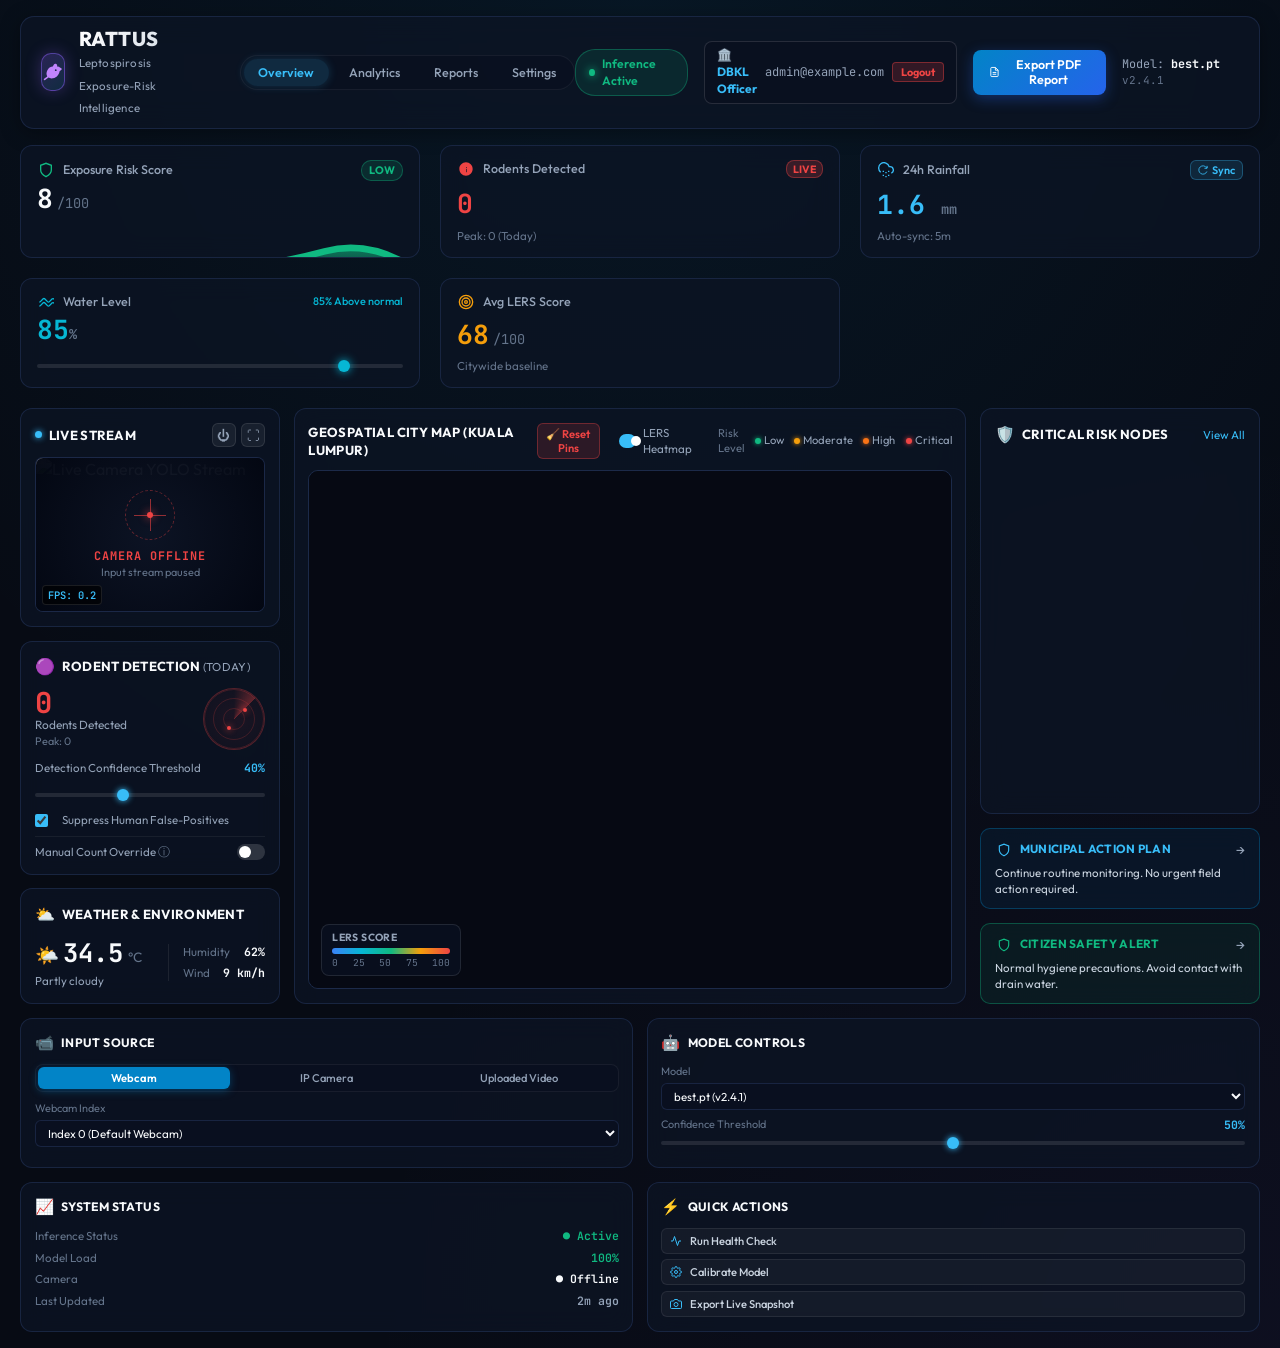
==== commit 25379d6d: "fix(vercel): configure explicit @vercel/python build routes, content-type safe parsers, and cache-bu" ====
--- a/index.html
+++ b/index.html
@@ -11,7 +11,7 @@
     <!-- Leaflet CSS -->
     <link rel="stylesheet" href="https://unpkg.com/leaflet@1.9.4/dist/leaflet.css" />
     <script src="https://unpkg.com/leaflet@1.9.4/dist/leaflet.js"></script>
-    <link rel="stylesheet" href="/static/style.css?v=9">
+    <link rel="stylesheet" href="/static/style.css?v=20260812_v2">
 </head>
 <body>
     <!-- SVG Gradient Definitions -->
@@ -809,7 +809,7 @@
     <div id="toastContainer" class="toast-container"></div>
 
     <!-- SCRIPTS -->
-    <script src="/static/app.js?v=9"></script>
-    <script src="/static/pdf_report.js?v=3"></script>
+    <script src="/static/app.js?v=20260812_v2"></script>
+    <script src="/static/pdf_report.js?v=20260812_v2"></script>
 </body>
 </html>
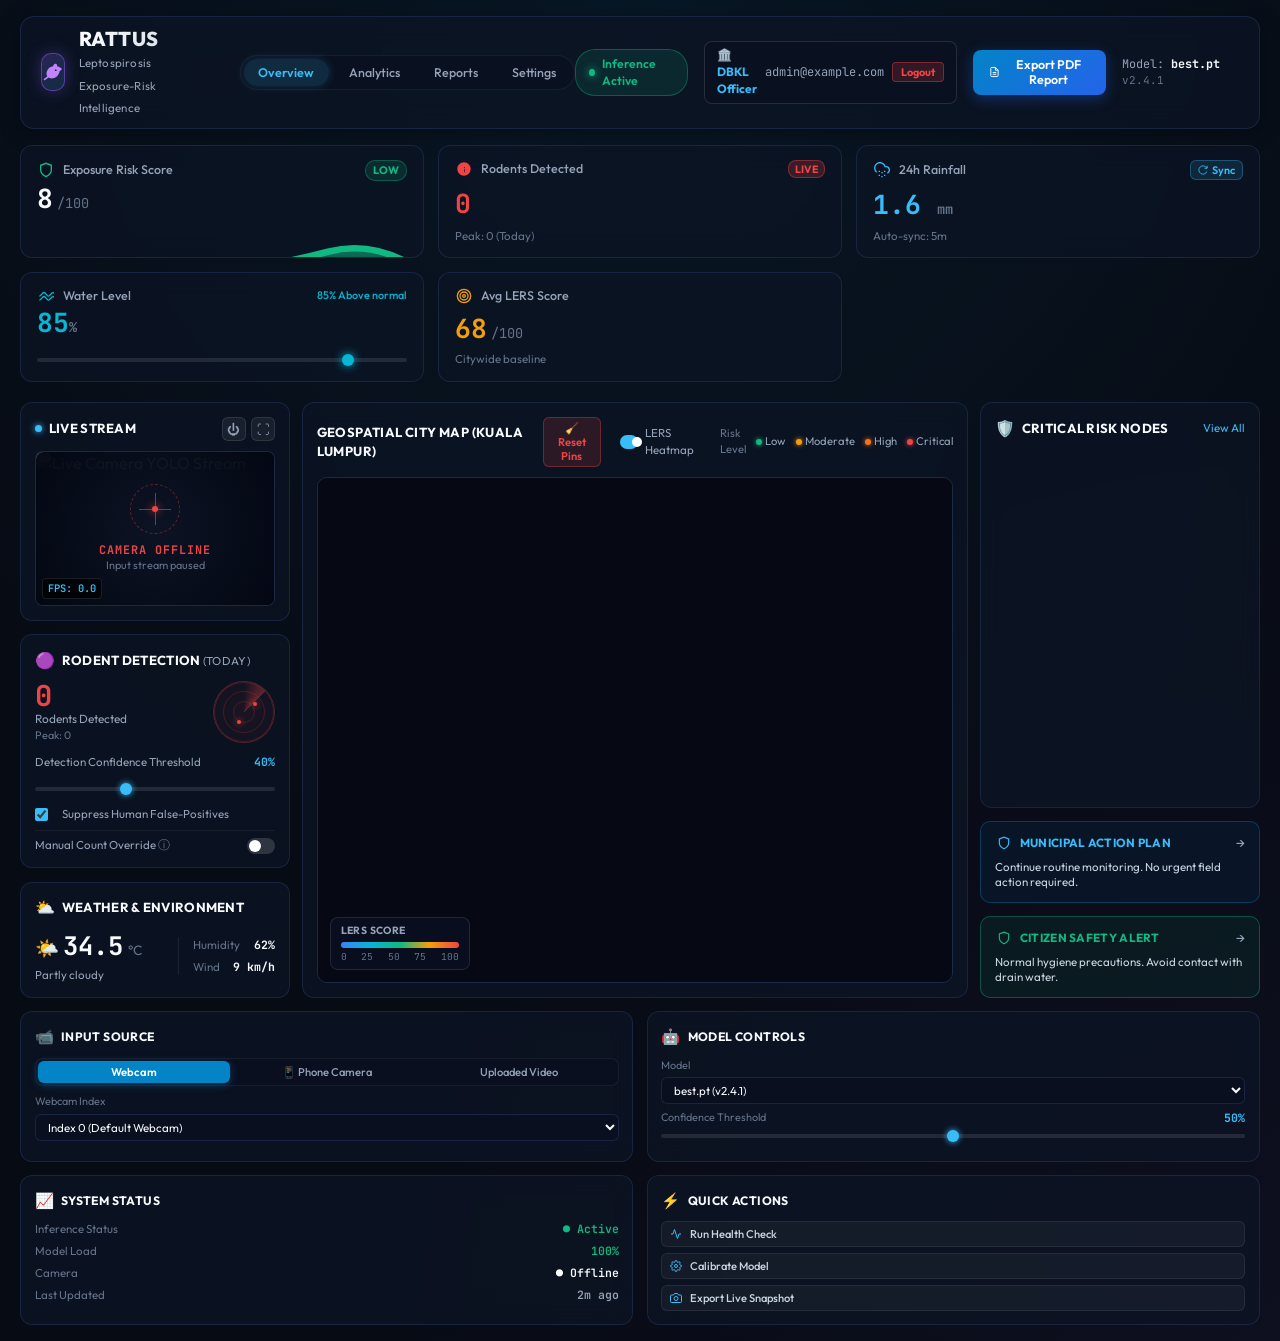
==== commit 9ea7cb9f: "feat(mobile): optimize dashboard for mobile, add phone camera live streaming with real-time YOLO det" ====
--- a/index.html
+++ b/index.html
@@ -11,7 +11,7 @@
     <!-- Leaflet CSS -->
     <link rel="stylesheet" href="https://unpkg.com/leaflet@1.9.4/dist/leaflet.css" />
     <script src="https://unpkg.com/leaflet@1.9.4/dist/leaflet.js"></script>
-    <link rel="stylesheet" href="/static/style.css?v=20260812_v2">
+    <link rel="stylesheet" href="/static/style.css?v=20260829_mobile_v1">
 </head>
 <body>
     <!-- SVG Gradient Definitions -->
@@ -231,6 +231,10 @@
                     <div class="video-hud-screen" id="videoHudScreen">
                         <img id="videoStream" src="/api/stream" alt="Live Camera YOLO Stream" crossorigin="anonymous">
                         
+                        <!-- Direct Phone Camera Hardware Video Preview & Detection Overlay -->
+                        <video id="phoneLiveVideo" playsinline autoplay muted class="hidden" style="position:absolute; inset:0; width:100%; height:100%; object-fit:cover; z-index:2; border-radius:6px; background:#000;"></video>
+                        <canvas id="phoneDetectionCanvas" class="hidden" style="position:absolute; inset:0; width:100%; height:100%; object-fit:cover; z-index:3; pointer-events:none;"></canvas>
+
                         <!-- Offline Reticle Viewfinder (shown when camera power is OFF) -->
                         <div class="camera-offline-hud" id="cameraOfflineHud">
                             <div class="hud-reticle">
@@ -243,7 +247,7 @@
                         </div>
 
                         <!-- Top-Left & Bottom HUD Elements -->
-                        <div class="hud-fps-tag" id="fpsCounter">FPS: 0.2</div>
+                        <div class="hud-fps-tag" id="fpsCounter">FPS: 0.0</div>
                     </div>
                 </div>
 
@@ -457,7 +461,7 @@
                 </div>
                 <div class="segmented-pills-row">
                     <button class="seg-pill active" id="btnSourceWebcam">Webcam</button>
-                    <button class="seg-pill" id="btnSourceIpCam">IP Camera</button>
+                    <button class="seg-pill" id="btnSourcePhoneCam">📱 Phone Camera</button>
                     <button class="seg-pill" id="btnSourceVideoFile">Uploaded Video</button>
                 </div>
 
@@ -471,14 +475,29 @@
                     </select>
                 </div>
 
-                <!-- Sub-Controls: IP Camera -->
-                <div class="deck-sub-control hidden" id="ipCamRow">
-                    <label for="ipCamUrl">Stream URL</label>
-                    <div class="input-action-wrap">
-                        <input type="text" id="ipCamUrl" placeholder="http://192.168.1.50:8080/video" class="input-text-sleek">
-                        <button class="btn-deck-primary" id="btnApplyIpCam">Connect</button>
-                    </div>
-                </div>
+                <!-- Sub-Controls: Phone Camera Live Stream -->
+                <div class="deck-sub-control hidden" id="phoneCamRow">
+                    <div class="phone-cam-status-box">
+                        <div class="pcs-header">
+                            <span class="pcs-indicator" id="phoneCamIndicator">● Idle (Ready)</span>
+                            <span class="pcs-fps" id="phoneCamFps">0 FPS</span>
+                        </div>
+                        <p class="pcs-desc">Live stream directly from your phone's camera into Rattus AI YOLO detection.</p>
+                    </div>
+                    <div class="phone-cam-action-buttons">
+                        <button class="btn-deck-primary btn-phone-stream" id="btnTogglePhoneCam">
+                            <span class="btn-cam-icon">📹</span>
+                            <span id="phoneCamBtnText">Start Phone Camera</span>
+                        </button>
+                        <button class="btn-deck-secondary" id="btnFlipPhoneCam" title="Flip Camera (Front/Back)">
+                            🔄 Flip Camera
+                        </button>
+                    </div>
+                </div>
+
+                <!-- Hidden video & canvas elements for Phone Web Camera capture -->
+                <video id="phoneVideoSource" playsinline autoplay muted style="display:none;"></video>
+                <canvas id="phoneCaptureCanvas" width="640" height="480" style="display:none;"></canvas>
 
                 <!-- Sub-Controls: Video Upload -->
                 <div class="deck-sub-control hidden" id="videoFileRow">
@@ -809,7 +828,7 @@
     <div id="toastContainer" class="toast-container"></div>
 
     <!-- SCRIPTS -->
-    <script src="/static/app.js?v=20260812_v2"></script>
-    <script src="/static/pdf_report.js?v=20260812_v2"></script>
+    <script src="/static/app.js?v=20260829_mobile_v2"></script>
+    <script src="/static/pdf_report.js?v=20260829_mobile_v2"></script>
 </body>
 </html>
--- a/static/style.css
+++ b/static/style.css
@@ -1476,16 +1476,101 @@
     background: #0284c7;
     border: none;
     color: #ffffff;
-    padding: 3px 8px;
+    padding: 5px 10px;
+    border-radius: 6px;
+    font-size: 0.72rem;
+    font-weight: 600;
+    cursor: pointer;
+    transition: filter 0.2s ease, transform 0.1s ease;
+}
+
+.btn-deck-primary:hover {
+    filter: brightness(1.15);
+}
+
+.btn-deck-primary:active {
+    transform: scale(0.98);
+}
+
+/* Phone Camera Sub-Controls */
+.phone-cam-status-box {
+    background: rgba(10, 16, 32, 0.7);
+    border: 1px solid rgba(56, 189, 248, 0.2);
+    border-radius: 8px;
+    padding: 0.5rem 0.65rem;
+    margin-bottom: 0.5rem;
+}
+
+.pcs-header {
+    display: flex;
+    justify-content: space-between;
+    align-items: center;
+    margin-bottom: 0.25rem;
+}
+
+.pcs-indicator {
+    font-size: 0.72rem;
+    font-weight: 700;
+    color: var(--text-muted);
+}
+
+.pcs-indicator.streaming {
+    color: var(--accent-green);
+    text-shadow: 0 0 8px rgba(16, 185, 129, 0.5);
+}
+
+.pcs-fps {
+    font-family: var(--font-mono);
+    font-size: 0.68rem;
+    color: var(--accent-blue);
+}
+
+.pcs-desc {
+    font-size: 0.68rem;
+    color: var(--text-dim);
+    line-height: 1.3;
+}
+
+.phone-cam-action-buttons {
+    display: flex;
+    gap: 0.45rem;
+}
+
+.btn-phone-stream {
+    flex: 1.5;
+    padding: 0.5rem 0.75rem;
+    font-size: 0.75rem;
+    display: flex;
+    align-items: center;
+    justify-content: center;
+    gap: 0.35rem;
+    background: linear-gradient(135deg, #0284c7, #2563eb);
+}
+
+.btn-phone-stream.streaming {
+    background: linear-gradient(135deg, #dc2626, #ef4444);
+    box-shadow: 0 0 12px rgba(239, 68, 68, 0.4);
+}
+
+.btn-deck-secondary {
+    flex: 1;
+    background: rgba(255, 255, 255, 0.08);
+    border: 1px solid rgba(255, 255, 255, 0.15);
+    color: var(--text-main);
+    padding: 0.5rem 0.55rem;
     border-radius: 6px;
     font-size: 0.7rem;
     font-weight: 600;
     cursor: pointer;
-    transition: filter 0.2s ease;
-}
-
-.btn-deck-primary:hover {
-    filter: brightness(1.15);
+    display: flex;
+    align-items: center;
+    justify-content: center;
+    gap: 0.25rem;
+    transition: all 0.2s ease;
+}
+
+.btn-deck-secondary:hover {
+    background: rgba(255, 255, 255, 0.16);
 }
 
 /* System Status List */
@@ -1582,29 +1667,326 @@
 }
 
 /* ==========================================================================
-   RESPONSIVE DESIGN ADAPTATIONS
+   RESPONSIVE DESIGN ADAPTATIONS & MOBILE OPTIMIZATIONS
    ========================================================================== */
+
+/* Large Tablets & Small Desktops (<= 1280px) */
 @media (max-width: 1280px) {
     .command-grid-3col {
-        grid-template-columns: 260px 1fr 280px;
+        grid-template-columns: 270px 1fr 280px;
+        gap: 0.75rem;
     }
     .kpi-top-strip {
         grid-template-columns: repeat(3, 1fr);
+        gap: 0.85rem;
     }
     .bottom-control-deck {
         grid-template-columns: repeat(2, 1fr);
     }
 }
 
-@media (max-width: 960px) {
+/* Medium Tablets & Landscape (<= 1024px) */
+@media (max-width: 1024px) {
+    .header-left {
+        gap: 1.2rem;
+    }
+    .command-grid-3col {
+        grid-template-columns: 1fr 1fr;
+    }
+    .col-center {
+        grid-column: 1 / -1;
+    }
+}
+
+/* Tablets & Mobile Devices (<= 860px) */
+@media (max-width: 860px) {
+    body {
+        padding: 0.5rem 0.6rem;
+    }
+
+    .command-center-container {
+        gap: 0.75rem;
+        width: 100%;
+        max-width: 100%;
+    }
+
+    /* Top Navbar Responsive Breakdown */
+    .header-navbar {
+        flex-direction: column;
+        align-items: stretch;
+        gap: 0.75rem;
+        padding: 0.75rem 0.85rem;
+        border-radius: 12px;
+    }
+
+    .header-left {
+        flex-direction: column;
+        align-items: stretch;
+        gap: 0.65rem;
+        width: 100%;
+    }
+
+    .brand-capsule {
+        width: 100%;
+        justify-content: flex-start;
+        gap: 0.75rem;
+    }
+
+    .brand-titles h1 {
+        font-size: 1.15rem;
+    }
+
+    .nav-pills-deck {
+        width: 100%;
+        display: grid;
+        grid-template-columns: repeat(4, 1fr);
+        gap: 3px;
+        padding: 3px;
+        border-radius: 10px;
+    }
+
+    .nav-pill {
+        padding: 0.45rem 0.2rem;
+        font-size: 0.75rem;
+        text-align: center;
+        width: 100%;
+    }
+
+    .header-right {
+        display: flex;
+        flex-wrap: wrap;
+        align-items: center;
+        justify-content: space-between;
+        gap: 0.5rem;
+        width: 100%;
+    }
+
+    .status-pill-green {
+        font-size: 0.72rem;
+        padding: 0.3rem 0.65rem;
+    }
+
+    .user-auth-capsule {
+        flex: 1 1 auto;
+        justify-content: space-between;
+        font-size: 0.72rem;
+        padding: 0.3rem 0.55rem;
+        max-width: 100%;
+    }
+
+    .btn-export-pdf {
+        flex: 1 1 100%;
+        justify-content: center;
+        padding: 0.55rem 1rem;
+        font-size: 0.8rem;
+    }
+
+    .model-meta-tag {
+        width: 100%;
+        text-align: center;
+        font-size: 0.7rem;
+        margin-top: 2px;
+    }
+
+    /* KPI Cards Grid */
+    .kpi-top-strip {
+        grid-template-columns: repeat(2, 1fr);
+        gap: 0.65rem;
+        margin-bottom: 0.75rem;
+    }
+
+    .kpi-box {
+        padding: 0.7rem 0.8rem;
+        min-height: 84px;
+    }
+
+    .kpi-score-val, .kpi-big-val {
+        font-size: 1.45rem;
+    }
+
+    /* Command Center Columns Stacking */
     .command-grid-3col {
         grid-template-columns: 1fr;
-    }
-    .kpi-top-strip {
-        grid-template-columns: repeat(2, 1fr);
-    }
+        gap: 0.75rem;
+    }
+
+    .col-left, .col-center, .col-right {
+        width: 100%;
+        min-width: 0;
+    }
+
+    /* Stream Card Responsive Video Viewport */
+    .stream-card {
+        min-height: auto;
+    }
+
+    .video-hud-screen {
+        height: auto;
+        aspect-ratio: 16 / 9;
+        min-height: 200px;
+        max-height: 280px;
+    }
+
+    /* Map Card Responsive */
+    .map-card-main {
+        min-height: auto;
+        padding: 0.75rem;
+    }
+
+    .map-card-header {
+        flex-direction: column;
+        align-items: flex-start;
+        gap: 0.5rem;
+    }
+
+    .map-header-controls {
+        flex-wrap: wrap;
+        justify-content: space-between;
+        width: 100%;
+        gap: 0.5rem;
+    }
+
+    .map-risk-legend {
+        flex-wrap: wrap;
+        gap: 0.4rem;
+        font-size: 0.65rem;
+    }
+
+    .map-viewport-wrapper {
+        min-height: 300px;
+        height: 320px;
+        width: 100%;
+    }
+
+    .lers-spectrum-overlay {
+        bottom: 8px;
+        left: 8px;
+        width: 120px;
+        padding: 4px 8px;
+    }
+
+    /* Ranked Nodes List */
+    .ranked-nodes-list {
+        max-height: 280px;
+    }
+
+    .node-station-name {
+        max-width: 160px;
+        overflow: hidden;
+        text-overflow: ellipsis;
+        white-space: nowrap;
+    }
+
+    /* Bottom Control Deck */
     .bottom-control-deck {
         grid-template-columns: 1fr;
+        gap: 0.65rem;
+    }
+
+    .deck-card {
+        min-height: auto;
+        padding: 0.75rem;
+    }
+
+    /* Analytics Tab */
+    .analytics-grid-2col {
+        grid-template-columns: 1fr;
+        gap: 0.75rem;
+    }
+
+    .analytics-table-wrap {
+        -webkit-overflow-scrolling: touch;
+        overflow-x: auto;
+        width: 100%;
+    }
+
+    /* Reports Tab */
+    .reports-kpi-strip {
+        grid-template-columns: repeat(2, 1fr);
+        gap: 0.65rem;
+    }
+
+    .page-title-banner {
+        flex-direction: column;
+        align-items: flex-start;
+        gap: 0.6rem;
+        padding: 0.85rem 1rem;
+    }
+
+    .reports-action-strip, .filter-controls-row {
+        flex-wrap: wrap;
+        width: 100%;
+    }
+
+    /* Settings Tab */
+    .settings-grid-2col {
+        grid-template-columns: 1fr;
+        gap: 0.75rem;
+    }
+
+    .setting-item-row {
+        flex-direction: column;
+        align-items: flex-start;
+        gap: 0.5rem;
+    }
+}
+
+/* Small Smart Phones (<= 480px) */
+@media (max-width: 480px) {
+    body {
+        padding: 0.4rem;
+    }
+
+    .brand-titles h1 {
+        font-size: 1.05rem;
+    }
+
+    .brand-subtitle {
+        font-size: 0.65rem;
+    }
+
+    .nav-pill {
+        font-size: 0.7rem;
+        padding: 0.35rem 0.15rem;
+    }
+
+    .kpi-top-strip {
+        grid-template-columns: 1fr 1fr;
+        gap: 0.5rem;
+    }
+
+    .kpi-top-strip .kpi-box:nth-child(5) {
+        grid-column: 1 / -1;
+    }
+
+    .kpi-box {
+        padding: 0.6rem 0.7rem;
+    }
+
+    .kpi-score-val, .kpi-big-val {
+        font-size: 1.35rem;
+    }
+
+    .weather-metrics-matrix {
+        grid-template-columns: 1fr;
+    }
+
+    .reports-kpi-strip {
+        grid-template-columns: 1fr 1fr;
+        gap: 0.5rem;
+    }
+
+    .rkpi-box {
+        padding: 0.75rem;
+    }
+
+    .rkpi-val {
+        font-size: 1.35rem;
+    }
+
+    .modal-content {
+        width: 95vw;
+        padding: 0.85rem;
     }
 }
 
